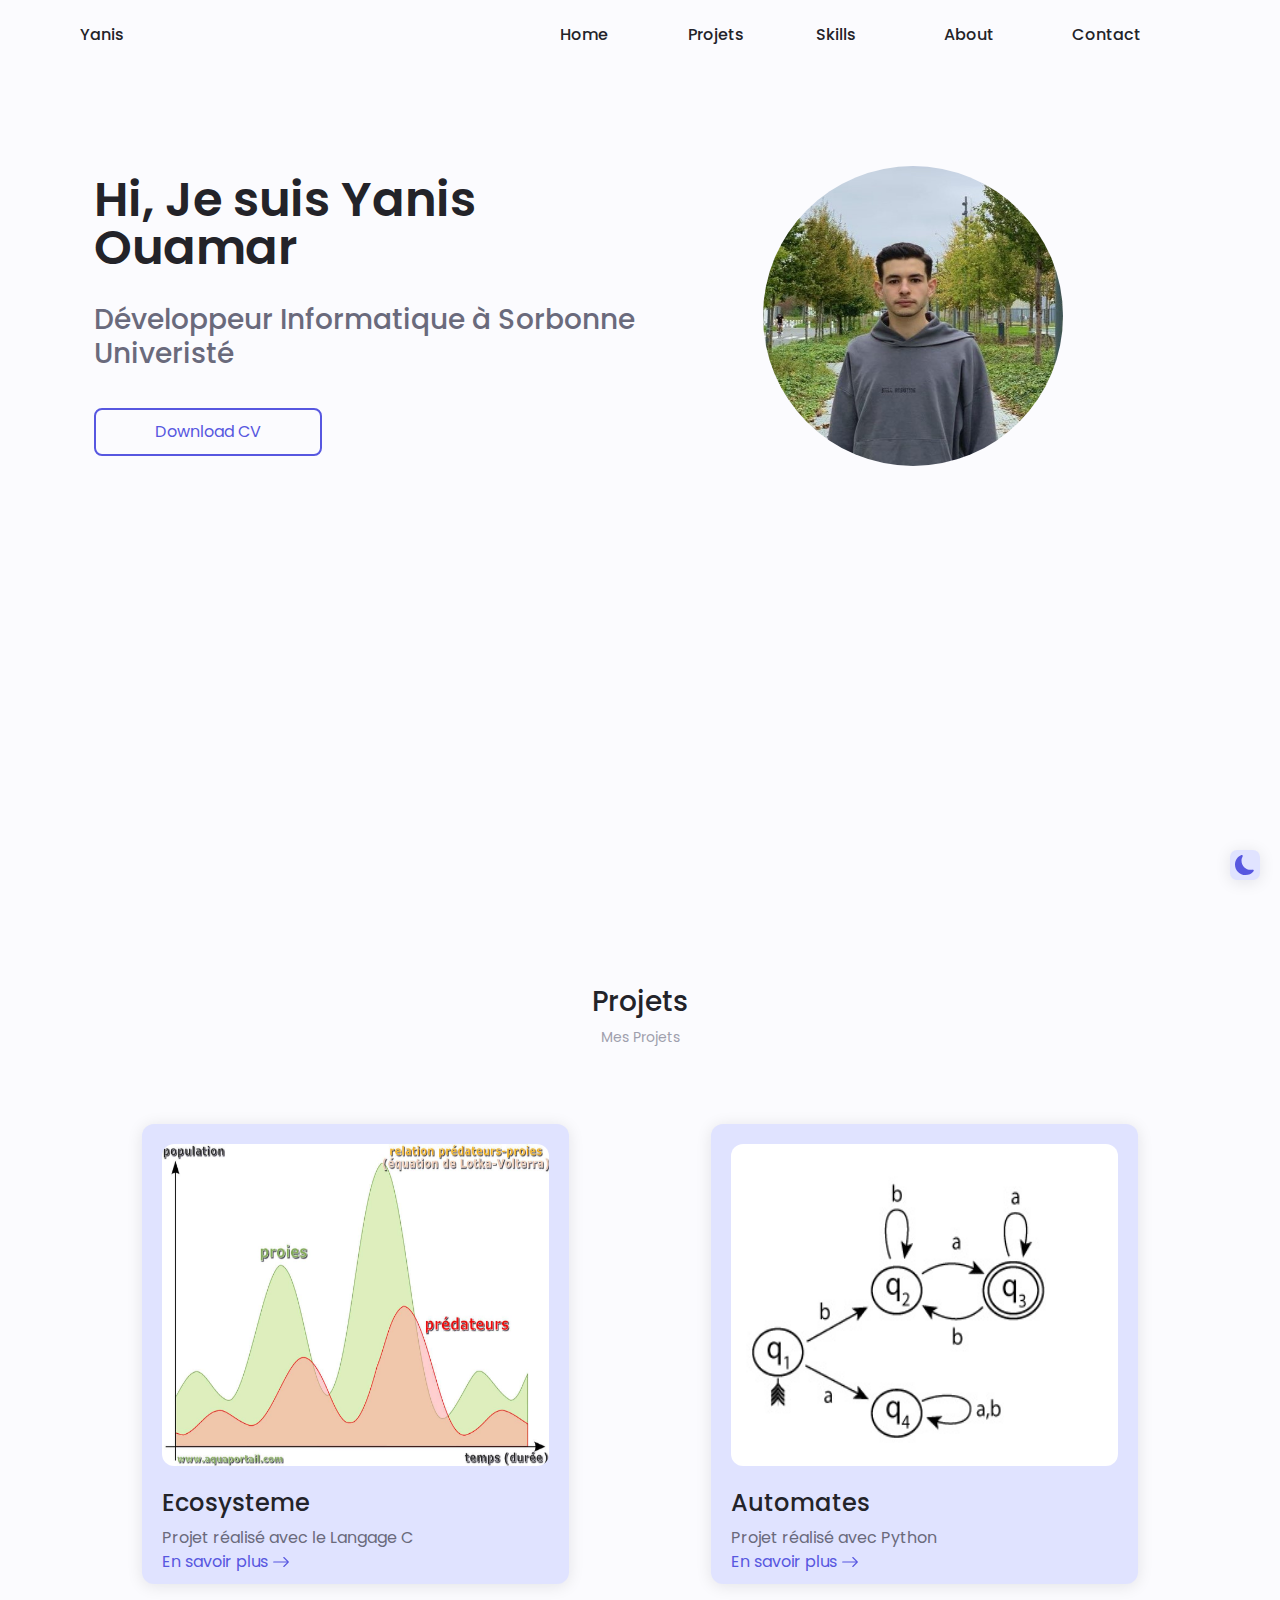
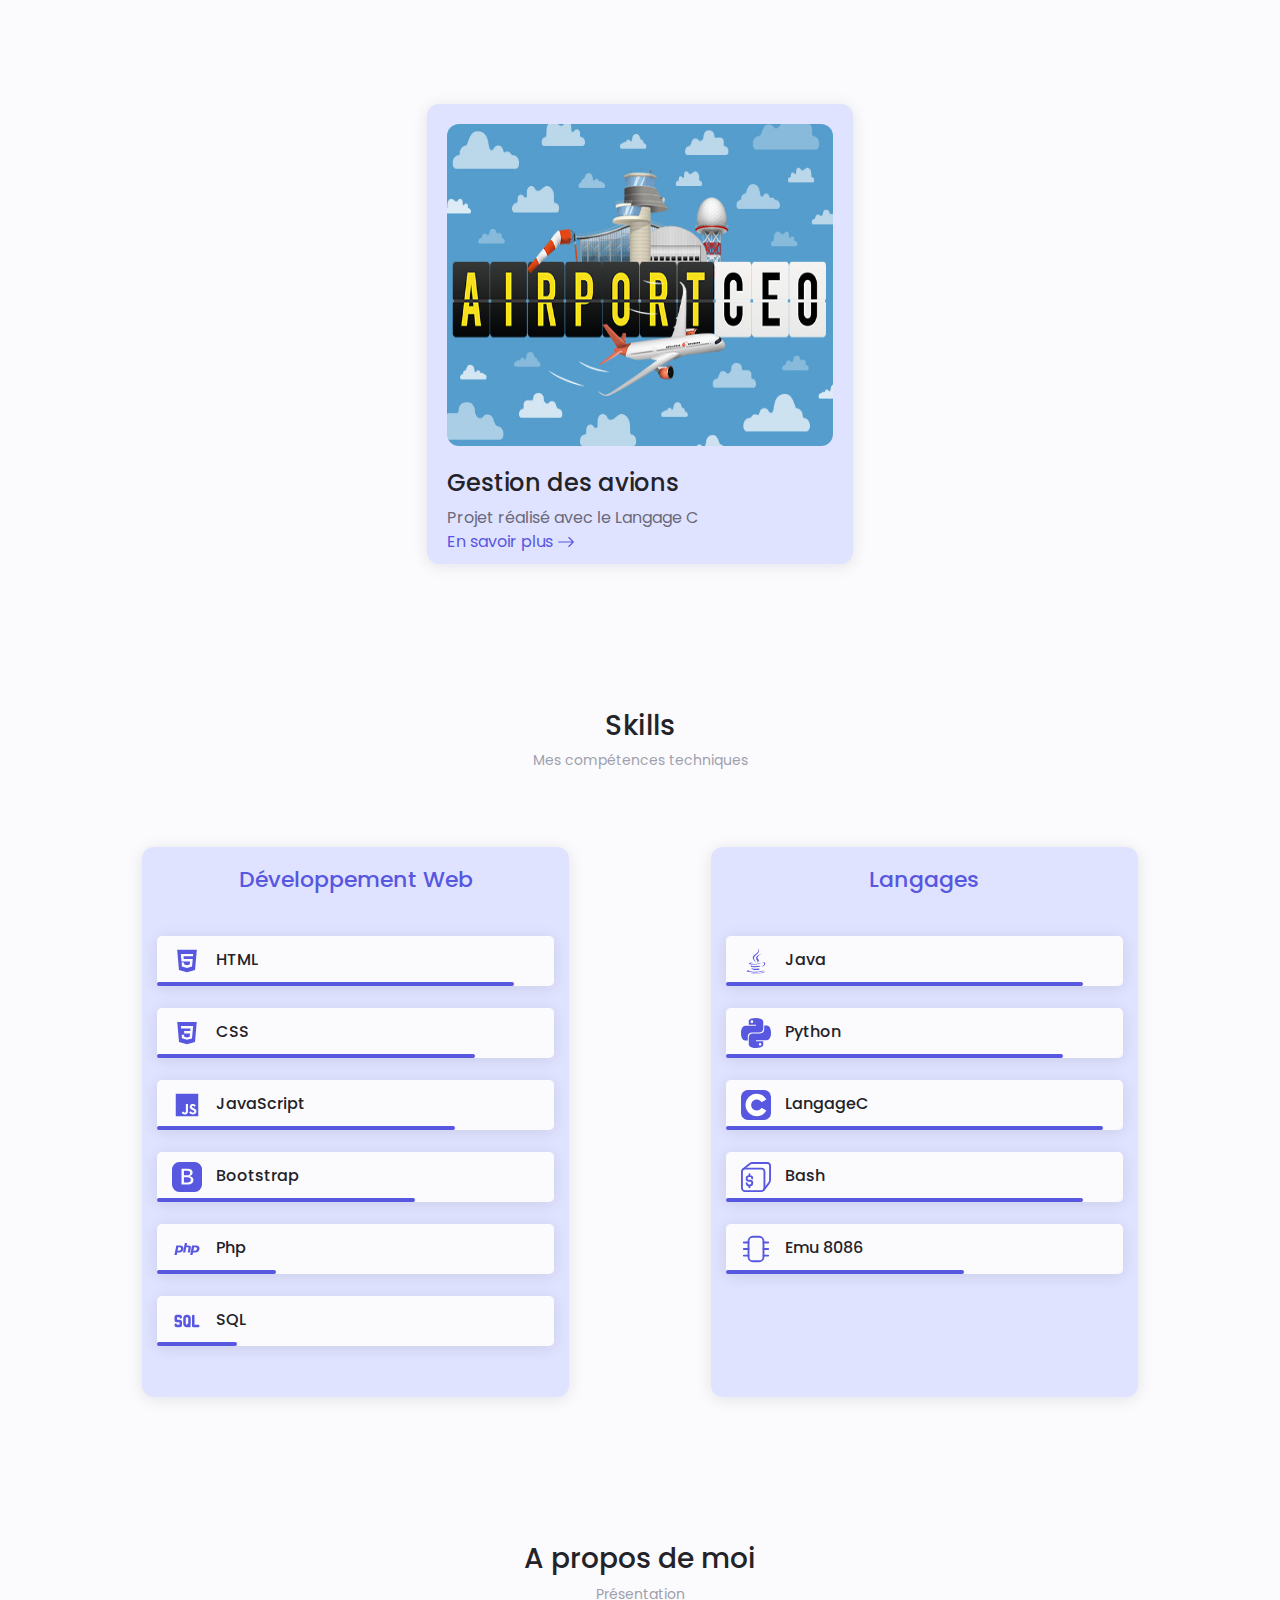
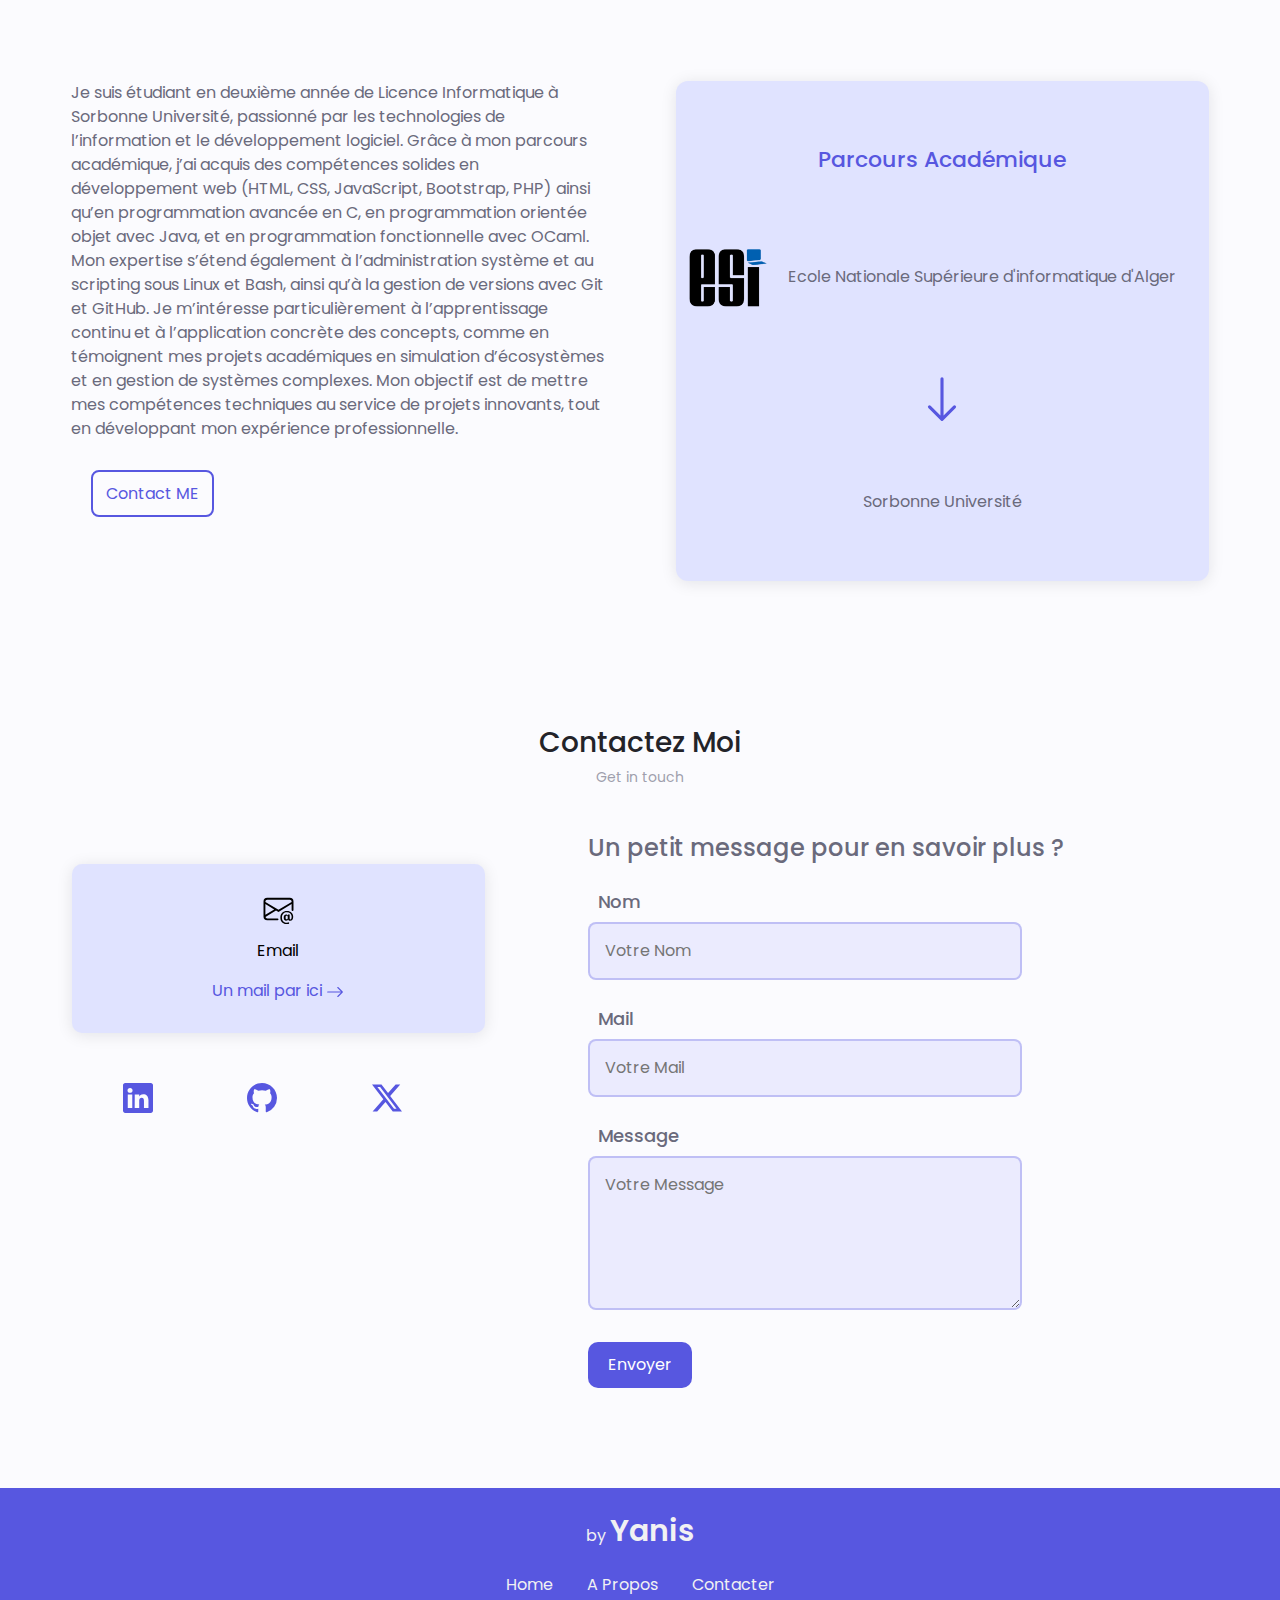
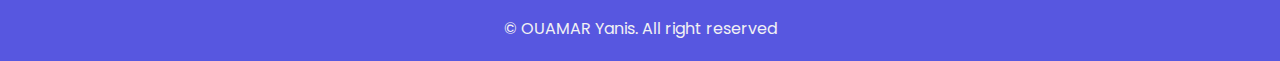
==== index.html @ 0d5b8d61 "Add files via upload" ====
<!DOCTYPE html>
<html lang="fr">
<head>
    <meta charset="UTF-8">
    <meta name="viewport" content="width=device-width, initial-scale=1.0">
    <title>Yanis - Portfolio</title>

    <link rel="icon" href="images/code-slash.svg" >

    <link rel="stylesheet" href="styles/css/bootstrap.css">

    <link rel="stylesheet" href="styles/style.css">

    <!------------------------------------------------------------------------------------------>
    <!--                            Réalisé par OUAMAR Yanis 21315506                         -->
    <!------------------------------------------------------------------------------------------>

</head>
<body>
    <!--    La page est constitué de 3 parties : header , main , footer -->
    <!--    Le main est reparti en 5 sections : Home , Projets , Skills , About , Contact   -->
        <!--    Chaque section est constituée de 2 blocs principaux ( Partie Gauche / Partie Droite ) , qui seront sur la meme colonne quand on passe sur le responsive      -->
    <!--    Le fichier CSS associé suit la meme structure <=> styles de la partie header , puis la partie main (styles de toutes les sections dans l'ordre), puis la partie footer  -->
    <header>
        <nav class="row">
            <div class="logo col-10 col-md-3">
                <a href="#Home" id="logo-link">Yanis</a>
            </div>
            <ul class="nav-bar d-md-block col-md-7">
                <div class="row nav-links">
                    <li class="col-md"><a href="#Home" id="home-link" class="nav-item">Home</a></li>
                    <li class="col-md"><a href="#Projets" id="projets-link" class="nav-item">Projets</a></li>
                    <li class="col-md"><a href="#Skills" id="skills-link" class="nav-item">Skills</a></li>
                    <li class="col-md"><a href="#About" id="about-link" class="nav-item">About</a></li>
                    <li class="col-md"><a href="#Contact" id="contact-link" class="nav-item">Contact</a></li>
                </div>
            </ul>
            <div class="d-md-none">
                <svg xmlns="http://www.w3.org/2000/svg" width="35" height="35" class="hamburger_icon" viewBox="0 0 24 24"><path  d="M4 18h16c.55 0 1-.45 1-1s-.45-1-1-1H4c-.55 0-1 .45-1 1s.45 1 1 1m0-5h16c.55 0 1-.45 1-1s-.45-1-1-1H4c-.55 0-1 .45-1 1s.45 1 1 1M3 7c0 .55.45 1 1 1h16c.55 0 1-.45 1-1s-.45-1-1-1H4c-.55 0-1 .45-1 1"/></svg>
            </div>
        </nav>
    </header>
    
    <main>
        <!------------------------>
        <!--    Section Home    -->
        <!------------------------>
        <div class="Home section" id="Home">
            <div class="container col-xxl-8 px-4 py-5">
                <div class="row flex-lg-row-reverse align-items-center g-5 py-5 home-content">
                    <!--    Partie droite de la section     -->
                    <div class="col-10 col-sm-8 col-lg-6 home-pic home-pic2">
                        <img src="images/yanis.jpeg" class="d-block mx-lg-auto img-fluid yanis-pic" alt="Bootstrap Themes" width="700" height="500" loading="lazy">
                    </div>
                    <!--    Partie gauche de la section     -->
                    <div class="col-lg-6 home-text home-text2">
                        <h1 class="principal-title display-5 fw-bold lh-1 mb-3">Hi, Je suis Yanis Ouamar</h1>
                        <h3 class="description">Développeur Informatique à Sorbonne Univeristé</h3>
                        <div class="d-grid gap-2 d-md-flex justify-content-md-start">
                            <a href="data/ouamar_yanis_cv.pdf" download="ouamar_yanis_cv" class="download-btn px-4 col-10 col-sm-5 me-md-2" target="_blank">Download CV</a>
                        </div>
                    </div>
                </div>
            </div>
            <div class="toggle-dark-mode">
                <img src="images/moon-fill.svg" width="30" height="30" id="theme-button" class="theme-btn" alt="">
            </div>
        </div>
        <!--------------------------->
        <!--    Section Projets    -->
        <!--------------------------->
        <div class="Projets section" id="Projets">
            <h3 class="title">Projets</h3>
            <p class="subtitle">Mes Projets</p>

            <div class="row projets-content">
                <div class="row projet-1-2">
                    <!--    Partie gauche de la section     -->
                    <div class="ecosysteme col-7 col-lg-4">
                        <div class="ecosysteme-img-cadre">
                            <img src="images/ecosysteme.jpg"  class="ecosysteme-img img-fluid" alt="">
                        </div>
                        <div class="infos-cadre">
                            <h4>Ecosysteme</h4>
                            <p>Projet réalisé avec le Langage C </p>
                            <a href="#" data-bs-toggle="modal" data-bs-target="#ecosysteme-modal">En savoir plus <svg xmlns="http://www.w3.org/2000/svg" width="18" height="18" fill="currentColor" class="bi bi-arrow-right arrow-right" viewBox="0 0 16 16">
                                <path fill-rule="evenodd" d="M1 8a.5.5 0 0 1 .5-.5h11.793l-3.147-3.146a.5.5 0 0 1 .708-.708l4 4a.5.5 0 0 1 0 .708l-4 4a.5.5 0 0 1-.708-.708L13.293 8.5H1.5A.5.5 0 0 1 1 8"/>
                              </svg>
                            </a>
                            
                            <!-- Modal pour Ecosysteme Project -->
                            <div class="modal fade" id="ecosysteme-modal" data-bs-backdrop="static" data-bs-keyboard="false" tabindex="-1" aria-labelledby="staticBackdropLabel" aria-hidden="true">
                                <div class="modal-dialog modal-dialog-centered">
                                    <div class="modal-content modal-custom">
                                        <div class="modal-header">
                                            <button type="button" class="btn-close" data-bs-dismiss="modal" aria-label="Close"></button>
                                        </div>
                                        <div class="modal-body">

                                            <h4>Projet : Ecosysteme</h4>

                                            <p>Ce projet simule un écosystème avec des proies et des prédateurs dans un environnement
                                                 de type torique. Les proies et les prédateurs sont représentés par des structures en
                                                   lien qui se déplacent, consomment de l'énergie et se reproduisent suivant des règles
                                                   spécifiques. L'écosystème est visualisé dans une grille, où les positions des animaux
                                                    sont mises à jour à chaque itération. Le projet est implémenté en langage C et permet
                                                     de tester plusieurs aspects, tels que le mouvement des animaux, la reproduction et la
                                                      consommation d’énergie.
                                            </p>
                                            <p>
                                                <br>
                                                ####Partie 1 - Manipulation des Animaux

                                                creer_animal(int x, int y, float energie) : crée un nouvel animal avec des coordonnées et une énergie initiale.
                                                ajouter_en_tete_animal(Animal *liste, Animal *animal) : ajoute un animal en tête d'une liste d'animaux.
                                                compte_animal_rec(Animal *la) et compte_animal_it(Animal *la) : comptent le nombre d'animaux dans une liste, de manière récursive et itérative respectivement.
                                                enlever_animal(Animal **liste, Animal *animal) : supprime un animal spécifique de la liste.
                                                liberer_liste_animaux(Animal *liste) : libère la mémoire allouée pour une liste d'animaux.
                                                                                            <br><br>
                                                ####Partie 2 - Simulation de l'Écosystème
                                                                                            <br>
                                                bouger_animaux(Animal *la) : déplace chaque animal dans la liste suivant sa direction. Applique la toricité de l'espace.
                                                reproduce(Animal **liste_animal, float p_reproduce) : gère la reproduction des animaux, avec une probabilité de reproduction p_reproduce.
                                                rafraichir_proies(Animal **liste_proie, int monde[SIZE_X][SIZE_Y]) : met à jour l'état des proies, en diminuant leur énergie, en les supprimant si leur énergie est épuisée, et en appelant la fonction de reproduction.
                                                rafraichir_predateurs(Animal **liste_predateur, Animal **liste_proie) : met à jour l'état des prédateurs, qui consomment les proies s'ils en trouvent, perdent de l'énergie sinon, et se reproduisent.
                                                rafraichir_monde(int monde[SIZE_X][SIZE_Y]) : met à jour la grille représentant l'écosystème.
                                            </p>

                                            <div class="link">
                                                <a href="https://github.com/yaniswmr" target="_blank">Liens vers GitHub <svg xmlns="http://www.w3.org/2000/svg" width="18" height="18" fill="currentColor" class="bi bi-arrow-right arrow-right" viewBox="0 0 16 16">
                                                    <path fill-rule="evenodd" d="M1 8a.5.5 0 0 1 .5-.5h11.793l-3.147-3.146a.5.5 0 0 1 .708-.708l4 4a.5.5 0 0 1 0 .708l-4 4a.5.5 0 0 1-.708-.708L13.293 8.5H1.5A.5.5 0 0 1 1 8"/>
                                                  </svg>
                                                </a>
                                            </div>

                                        </div>
                                    </div>
                                </div>
                            </div>
                            <!--*********************************-->

                        </div>
                    </div>
                    <!--    Partie droite de la section     -->
                    <div class="automates col-7 col-lg-4">
                        <div class="automates-img-cadre">
                            <img src="images/automates.png"  class="automates-img img-fluid" alt="">
                        </div>
                        <div class="infos-cadre">
                            <h4>Automates</h4>
                            <p>Projet réalisé avec Python </p>
                            <a href="#" data-bs-toggle="modal" data-bs-target="#automates-modal">En savoir plus <svg xmlns="http://www.w3.org/2000/svg" width="18" height="18" fill="currentColor" class="bi bi-arrow-right arrow-right" viewBox="0 0 16 16">
                                <path fill-rule="evenodd" d="M1 8a.5.5 0 0 1 .5-.5h11.793l-3.147-3.146a.5.5 0 0 1 .708-.708l4 4a.5.5 0 0 1 0 .708l-4 4a.5.5 0 0 1-.708-.708L13.293 8.5H1.5A.5.5 0 0 1 1 8"/>
                              </svg>
                            </a>

                            <!-- Modal pour Automates Project -->
                            <div class="modal fade" id="automates-modal" data-bs-backdrop="static" data-bs-keyboard="false" tabindex="-1" aria-labelledby="staticBackdropLabel" aria-hidden="true">
                                <div class="modal-dialog modal-dialog-centered">
                                    <div class="modal-content modal-custom">
                                        <div class="modal-header">
                                            <button type="button" class="btn-close" data-bs-dismiss="modal" aria-label="Close"></button>
                                        </div>
                                        <div class="modal-body">
                                            
                                            <h4>Projet : Automates</h4>
                                            
                                            <p>
                                            Simulation et manipulation d’automates finis (Python)
                                            Programmation et test d’algorithmes sur les automates finis : déterminisation, complémentation, et complétion d’automates.
                                            Implémentation des fonctions de reconnaissance de mots et vérification des propriétés (déterminisme, complétude).
                                                Utilisation de structures de données avancées et développement de tests unitaires pour garantir la fiabilité des algorithmes.
                                            </p>

                                            <div class="link">
                                                <a href="https://github.com/yaniswmr" target="_blank">Liens vers GitHub <svg xmlns="http://www.w3.org/2000/svg" width="18" height="18" fill="currentColor" class="bi bi-arrow-right arrow-right" viewBox="0 0 16 16">
                                                    <path fill-rule="evenodd" d="M1 8a.5.5 0 0 1 .5-.5h11.793l-3.147-3.146a.5.5 0 0 1 .708-.708l4 4a.5.5 0 0 1 0 .708l-4 4a.5.5 0 0 1-.708-.708L13.293 8.5H1.5A.5.5 0 0 1 1 8"/>
                                                  </svg>
                                                </a>
                                            </div>

                                          </div>
                                    </div>
                                </div>
                            </div>
                            <!--*********************************-->

                        </div>
                    </div>
                </div>
                <!--    3 eme projet sur une unique ligne-->
                <div class="row projet-3">
                    <div class="avions col-7 col-lg-4">
                        <div class="avions-img-cadre">
                            <img src="images/avions.jpg"  class="avions-img img-fluid" alt="">
                        </div>
                        <div class="infos-cadre">
                            <h4>Gestion des avions</h4>
                            <p>Projet réalisé avec le Langage C </p>
                            <a href="#" data-bs-toggle="modal" data-bs-target="#avions-modal">En savoir plus <svg xmlns="http://www.w3.org/2000/svg" width="18" height="18" fill="currentColor" class="bi bi-arrow-right arrow-right" viewBox="0 0 16 16">
                                <path fill-rule="evenodd" d="M1 8a.5.5 0 0 1 .5-.5h11.793l-3.147-3.146a.5.5 0 0 1 .708-.708l4 4a.5.5 0 0 1 0 .708l-4 4a.5.5 0 0 1-.708-.708L13.293 8.5H1.5A.5.5 0 0 1 1 8"/>
                              </svg>
                            </a>
                            <!-- Modal pour Gestion des avions Project -->
                            <div class="modal fade" id="avions-modal" data-bs-backdrop="static" data-bs-keyboard="false" tabindex="-1" aria-labelledby="staticBackdropLabel" aria-hidden="true">
                                <div class="modal-dialog modal-dialog-centered">
                                    <div class="modal-content modal-custom">
                                        <div class="modal-header">
                                            <button type="button" class="btn-close" data-bs-dismiss="modal" aria-label="Close"></button>
                                        </div>
                                        <div class="modal-body">

                                            <h4>Projet : Gestion des avions</h4>

                                            <p>création un programme pour un aéroport qui a pour but
                                                d’enregistrer toutes les informations des avions appartenant à cette aéroport, aussi
                                                pouvoir manipuler l’ensemble de ces avions avec les différentes fonctions demandées.
                                                Le programme dispose de plusieurs fonctionnalités tels que : la création de l’aéroport
                                                avec l’enregistrement des avions, la rechercher d’un avion donné dans l’aéroport, la
                                                suppression de certains avions selon une condition, le tri de l’ensemble des avions
                                                selon une condition, affichage de certain avion qui vérifient certaines conditions, et la
                                                répartition de la l’aéroport sur des ensembles d’avions selon une condition spécifiée.
                                            </p>
                                                
                                            <div class="link">
                                                <a href="https://github.com/yaniswmr" target="_blank">Liens vers GitHub <svg xmlns="http://www.w3.org/2000/svg" width="18" height="18" fill="currentColor" class="bi bi-arrow-right arrow-right" viewBox="0 0 16 16">
                                                    <path fill-rule="evenodd" d="M1 8a.5.5 0 0 1 .5-.5h11.793l-3.147-3.146a.5.5 0 0 1 .708-.708l4 4a.5.5 0 0 1 0 .708l-4 4a.5.5 0 0 1-.708-.708L13.293 8.5H1.5A.5.5 0 0 1 1 8"/>
                                                  </svg>
                                                </a>
                                            </div>

                                        </div>
                                    </div>
                                </div>
                            </div>
                            <!--*********************************-->
                        </div>
                    </div>
                </div>
            </div>
        </div>
        <!-------------------------->
        <!--    Section Skills    -->
        <!-------------------------->
        <div class="Skills section" id="Skills">
            <h3 class="title">Skills</h3>
            <p class="subtitle">Mes compétences techniques</p>

            <div class="row skills-content">
                <!--    Partie gauche de la section     -->
                <div class="col-9 col-lg-4 web-dev">
                    <h3>Développement Web</h3>
                    <div class="skill">
                        <div class="skill-item">
                            <svg xmlns="http://www.w3.org/2000/svg"  viewBox="0 0 24 24"><path d="M4.136 3.012h15.729l-1.431 16.15l-6.451 1.826l-6.414-1.826l-1.433-16.15zm5.266 7.302l-.173-2.035l7.533.002l.173-1.963l-9.87-.002l.522 5.998h6.835l-.243 2.566l-2.179.602l-2.214-.605l-.141-1.58H7.691l.247 3.123L12 17.506l4.028-1.08l.558-6.111H9.402v-.001z"/></svg>
                            <span>HTML</span>
                        </div>
                        <div class="html-bar"></div>
                    </div>
                    <div class="skill">
                        <div class="skill-item">
                            <svg xmlns="http://www.w3.org/2000/svg" viewBox="0 0 24 24"><path d="M4.192 3.143h15.615l-1.42 16.034l-6.404 1.812l-6.369-1.813L4.192 3.143zM16.9 6.424l-9.8-.002l.158 1.949l7.529.002l-.189 2.02H9.66l.179 1.913h4.597l-.272 2.62l-2.164.598l-2.197-.603l-.141-1.569h-1.94l.216 2.867L12 17.484l3.995-1.137l.905-9.923z"/></svg>
                            <span>CSS</span>
                        </div>
                        <div class="css-bar"></div>
                    </div>
                    <div class="skill">
                        <div class="skill-item">
                            <svg xmlns="http://www.w3.org/2000/svg" width="24" height="24" viewBox="0 0 24 24"><path d="M3 3h18v18H3V3zm16.525 13.707c-.131-.821-.666-1.511-2.252-2.155c-.552-.259-1.165-.438-1.349-.854c-.068-.248-.078-.382-.034-.529c.113-.484.687-.629 1.137-.495c.293.09.563.315.732.676c.775-.507.775-.507 1.316-.844c-.203-.314-.304-.451-.439-.586c-.473-.528-1.103-.798-2.126-.775l-.528.067c-.507.124-.991.395-1.283.754c-.855.968-.608 2.655.427 3.354c1.023.765 2.521.933 2.712 1.653c.18.878-.652 1.159-1.475 1.058c-.607-.136-.945-.439-1.316-1.002l-1.372.788c.157.359.337.517.607.832c1.305 1.316 4.568 1.249 5.153-.754c.021-.067.18-.528.056-1.237l.034.049zm-6.737-5.434h-1.686c0 1.453-.007 2.898-.007 4.354c0 .924.047 1.772-.104 2.033c-.247.517-.886.451-1.175.359c-.297-.146-.448-.349-.623-.641c-.047-.078-.082-.146-.095-.146l-1.368.844c.229.473.563.879.994 1.137c.641.383 1.502.507 2.404.305c.588-.17 1.095-.519 1.358-1.059c.384-.697.302-1.553.299-2.509c.008-1.541 0-3.083 0-4.635l.003-.042z" /></svg>
                            <span>JavaScript</span>
                        </div>
                        <div class="javascript-bar"></div>
                    </div>
                    <div class="skill">
                        <div class="skill-item">
                            <svg xmlns="http://www.w3.org/2000/svg" width="16" height="16" fill="currentColor" class="bi bi-bootstrap-fill" viewBox="0 0 16 16">
                                <path d="M6.375 7.125V4.658h1.78c.973 0 1.542.457 1.542 1.237 0 .802-.604 1.23-1.764 1.23zm0 3.762h1.898c1.184 0 1.81-.48 1.81-1.377 0-.885-.65-1.348-1.886-1.348H6.375z"/>
                                <path d="M4.002 0a4 4 0 0 0-4 4v8a4 4 0 0 0 4 4h8a4 4 0 0 0 4-4V4a4 4 0 0 0-4-4zm1.06 12V3.545h3.399c1.587 0 2.543.809 2.543 2.11 0 .884-.65 1.675-1.483 1.816v.1c1.143.117 1.904.931 1.904 2.033 0 1.488-1.084 2.396-2.888 2.396z"/>
                            </svg>
                            <span>Bootstrap</span>
                        </div>
                        <div class="bootstrap-bar"></div>
                    </div>
                    <div class="skill">
                        <div class="skill-item">
                            <svg xmlns="http://www.w3.org/2000/svg" width="24" height="24" viewBox="0 0 24 24"><path d="M2.15 16.78h1.57a.14.14 0 0 0 .14-.12l.35-1.82h1.22a4.88 4.88 0 0 0 1.51-.2A2.79 2.79 0 0 0 8 14a3.18 3.18 0 0 0 .67-.85a3.43 3.43 0 0 0 .36-1a2.43 2.43 0 0 0-.41-2.16a2.64 2.64 0 0 0-2.09-.78h-3a.16.16 0 0 0-.15.13L2 16.6a.19.19 0 0 0 0 .13a.17.17 0 0 0 .15.05zM5 10.62h1a1.45 1.45 0 0 1 1.08.29c.17.18.2.52.11 1a1.81 1.81 0 0 1-.57 1.12a2.17 2.17 0 0 1-1.33.33h-.8zm9.8-.95a2.7 2.7 0 0 0-1.88-.51h-1.19l.33-1.76a.15.15 0 0 0 0-.13a.16.16 0 0 0-.11 0h-1.57a.14.14 0 0 0-.14.12l-1.38 7.27a.13.13 0 0 0 0 .12a.13.13 0 0 0 .11.06h1.54a.14.14 0 0 0 .14-.13l.77-4.07h1.11c.45 0 .61.1.66.16a.81.81 0 0 1 0 .62l-.61 3.24a.13.13 0 0 0 0 .12a.14.14 0 0 0 .11.06h1.56a.16.16 0 0 0 .15-.13l.64-3.4a1.7 1.7 0 0 0-.24-1.64zm4.52-.51h-3.13a.14.14 0 0 0-.15.13l-1.46 7.31a.16.16 0 0 0 0 .13a.14.14 0 0 0 .11.05h1.63a.14.14 0 0 0 .15-.12l.37-1.82h1.27a5.28 5.28 0 0 0 1.56-.2a3 3 0 0 0 1.18-.64a3.31 3.31 0 0 0 .7-.85a3.45 3.45 0 0 0 .37-1a2.38 2.38 0 0 0-.42-2.16a2.81 2.81 0 0 0-2.18-.83zm.62 2.77a1.83 1.83 0 0 1-.6 1.12a2.28 2.28 0 0 1-1.37.33h-.8l.54-2.76h1a1.6 1.6 0 0 1 1.13.29c.16.18.16.52.1 1.02z" /></svg>
                            <span>Php</span>
                        </div>
                        <div class="php-bar"></div>
                    </div>
                    <div class="skill">
                        <div class="skill-item">
                            <svg xmlns="http://www.w3.org/2000/svg" width="24" height="24" viewBox="0 0 24 24"><path fill="none" stroke="hsl(240, 69%, 61%)" stroke-linecap="round" stroke-linejoin="round" stroke-width="2" d="M12 8a2 2 0 0 1 2 2v4a2 2 0 1 1-4 0v-4a2 2 0 0 1 2-2m5 0v8h4m-8-1l1 1M3 15a1 1 0 0 0 1 1h2a1 1 0 0 0 1-1v-2a1 1 0 0 0-1-1H4a1 1 0 0 1-1-1V9a1 1 0 0 1 1-1h2a1 1 0 0 1 1 1"/></svg>
                            <span>SQL</span>
                        </div>
                        <div class="sql-bar"></div>
                    </div>
                </div>
                <!--    Partie droite de la section     -->
                <div class="col-9 col-lg-4 programmation">
                    <h3>Langages</h3>
                    <div class="skill">
                        <div class="skill-item">
                            <svg xmlns="http://www.w3.org/2000/svg" width="24" height="24" viewBox="0 0 24 24"><path d="M9.37 17.51c-3.09.86 1.87 2.64 5.8 1a7.18 7.18 0 0 1-1.1-.54a11.59 11.59 0 0 1-4.16.18c-1.31-.15-.54-.64-.54-.64z" /><path d="M14.7 15.83a16.27 16.27 0 0 1-5.36.26c-1.31-.14-.45-.77-.45-.77c-3.4 1.12 1.89 2.4 6.64 1a2.25 2.25 0 0 1-.83-.49z" /><path d="M16.52 6.1s-6.87 1.71-3.59 5.49a1.47 1.47 0 0 1-.25 2.12s2.46-1.27 1.33-2.86s-1.86-2.22 2.51-4.75z" /><path d="M18.13 19.14s.56.46-.63.82c-2.27.69-9.43.9-11.42 0c-.72-.31.62-.74 1-.83a2.54 2.54 0 0 1 .69-.08c-.8-.56-5.15 1.1-2.21 1.58c8.05 1.37 14.64-.56 12.57-1.49z" /><path d="M15.37 14.26a7 7 0 0 1 .92-.49s-1.51.27-3 .4a28.11 28.11 0 0 1-4.82.05C6.09 13.91 9.74 13 9.74 13a6.81 6.81 0 0 0-3.16.75c-2.06 1.03 5.09 1.48 8.79.51z" /><path d="M16.28 16.7a.39.39 0 0 1-.08.09c5-1.32 3.18-4.65.78-3.81a.71.71 0 0 0-.33.25s.14-.05.43-.12c1.22-.25 2.92 1.63-.8 3.59z" /><path d="M12 13c-.74-1.67-3.26-3.14 0-5.71C16.09 4.08 14 2 14 2c.84 3.31-3 4.31-4.34 6.37c-.93 1.41.47 2.92 2.34 4.63z" /><path d="M16.41 21.32a29.75 29.75 0 0 1-9.14.14s.46.38 2.84.53c3.61.23 9.15-.12 9.29-1.83c0 0-.26.64-2.99 1.16z" /></svg>                        
                            <span>Java</span>
                        </div>
                        <div class="java-bar"></div>
                    </div>
                    <div class="skill">
                        <div class="skill-item">
                            <svg xmlns="http://www.w3.org/2000/svg" width="24" height="24" viewBox="0 0 24 24" fill="none"><g fill="none"><g fill="hsl(240, 69%, 61%)" clip-path="url(#akarIconsPythonFill0)"><path d="M11.914 0C5.82 0 6.2 2.656 6.2 2.656l.007 2.752h5.814v.826H3.9S0 5.789 0 11.969s3.403 5.96 3.403 5.96h2.03v-2.867s-.109-3.42 3.35-3.42h5.766s3.24.052 3.24-3.148V3.202S18.28 0 11.913 0M8.708 1.85c.578 0 1.046.47 1.046 1.052c0 .581-.468 1.051-1.046 1.051s-1.046-.47-1.046-1.051c0-.582.467-1.052 1.046-1.052"/><path d="M12.087 24c6.092 0 5.712-2.656 5.712-2.656l-.007-2.752h-5.814v-.826h8.123s3.9.445 3.9-5.735s-3.404-5.96-3.404-5.96h-2.03v2.867s.109 3.42-3.35 3.42H9.452s-3.24-.052-3.24 3.148v5.292S5.72 24 12.087 24m3.206-1.85c-.579 0-1.046-.47-1.046-1.052c0-.581.467-1.051 1.046-1.051c.578 0 1.046.47 1.046 1.051c0 .582-.468 1.052-1.046 1.052"/></g><defs><clipPath id="akarIconsPythonFill0"><path fill="#fff" d="M0 0h24v24H0z"/></clipPath></defs></g></svg>
                            <span>Python</span>
                        </div>
                        <div class="python-bar"></div>
                    </div>
                    <div class="skill">
                        <div class="skill-item">
                            <svg xmlns="http://www.w3.org/2000/svg" width="24" height="24" viewBox="0 0 256 256"><g fill="gray"><rect width="256" height="256" fill="hsl(240, 69%, 61%)" rx="60"/><path fill="#fff" d="M134.001 33c35.143 0 65.827 19.086 82.261 47.456l-.16-.273l-41.349 23.808c-8.146-13.793-23.081-23.102-40.213-23.293l-.539-.003c-26.126 0-47.306 21.179-47.306 47.304a47.1 47.1 0 0 0 6.239 23.47c8.154 14.235 23.482 23.837 41.067 23.837c17.692 0 33.108-9.724 41.221-24.111l-.197.345l41.286 23.918c-16.254 28.13-46.517 47.157-81.252 47.536l-1.058.006c-35.255 0-66.026-19.204-82.419-47.724C43.579 161.353 39 145.212 39 127.999C39 75.533 81.532 33 134.001 33"/></g></svg>
                            <span>LangageC</span>
                        </div>
                        <div class="langagec-bar"></div>
                    </div>
                    <div class="skill">
                        <div class="skill-item">
                            <svg xmlns="http://www.w3.org/2000/svg" width="16" height="16" viewBox="0 0 16 16"><g fill="none" stroke="hsl(240, 69%, 61%)" stroke-linecap="round" stroke-linejoin="round"><path d="M2 15.5c-.7 0-1.5-.8-1.5-1.5V5c0-.7.8-1.5 1.5-1.5h9c.7 0 1.5.8 1.5 1.5v9c0 .7-.8 1.5-1.5 1.5z"/><path d="m1.2 3.8l3.04-2.5S5.17.5 5.7.5h8.4c.66 0 1.4.73 1.4 1.4v7.73a2.7 2.7 0 0 1-.7 1.75l-2.68 3.51"/><path d="M6 8.75c0-.69-.54-1.25-1.2-1.25h-.6c-.66 0-1.2.56-1.2 1.25S3.54 10 4.2 10h.6c.66 0 1.2.56 1.2 1.25s-.54 1.25-1.2 1.25h-.6c-.66 0-1.2-.56-1.2-1.25M4.5 6.5v1m0 5v1"/></g></svg>
                            <span>Bash</span>
                        </div>
                        <div class="bash-bar"></div>
                    </div>
                    <div class="skill">
                        <div class="skill-item">
                            <svg xmlns="http://www.w3.org/2000/svg" width="16" height="16" viewBox="0 0 16 16"><rect width="8" height="13.001" x="4" y="1.499" fill="none" stroke="hsl(240, 69%, 61%)" stroke-linecap="round" stroke-linejoin="round" rx="2.286" ry="2.286"/><path fill="none" stroke="hsl(240, 69%, 61%)" stroke-linecap="round" stroke-linejoin="round" d="M4 4.5H1.5M4 8H1.5M4 11.5H1.5m13-7H12M14.5 8H12m2.5 3.5H12"/></svg>
                            <span>Emu 8086</span>
                        </div>
                        <div class="emulator-bar"></div>
                    </div>
                </div>
            </div>

        </div>
        <!------------------------->
        <!--    Section About    -->
        <!------------------------->
        <div class="About section" id="About">
            <h3 class="title">A propos de moi</h3>
            <p class="subtitle">Présentation</p>

            <div class="about-content row">
                <!--    Partie gauche de la section     -->
                <div class="left-side col-9 col-lg-5">
                    <p>
                        Je suis étudiant en deuxième année de Licence Informatique à Sorbonne Université, passionné par les technologies de l’information et le développement logiciel. Grâce à mon parcours académique, j’ai acquis des compétences solides en développement web (HTML, CSS, JavaScript, Bootstrap, PHP) ainsi qu’en programmation avancée en C, en programmation orientée objet avec Java, et en programmation fonctionnelle avec OCaml. Mon expertise s’étend également à l’administration système et au scripting sous Linux et Bash, ainsi qu’à la gestion de versions avec Git et GitHub.
                        Je m’intéresse particulièrement à l’apprentissage continu et à l’application concrète des concepts, comme en témoignent mes projets académiques en simulation d’écosystèmes et en gestion de systèmes complexes. Mon objectif est de mettre mes compétences techniques au service de projets innovants, tout en développant mon expérience professionnelle.
                    </p>
                    <a href="#Contact" class="contact-btn">Contact ME</a>
                </div>
                <!--    Partie droite de la section     -->
                <div class="right-side col-9 col-lg-5">
                    <h3>Parcours Académique</h3>
                    <div class="esi">
                        <img src="images/esi-logo.png"  class="esi-logo" alt=""><span>Ecole Nationale Supérieure d'informatique d'Alger</span>
                    </div>
                    <div class="arrow-bottom">
                        <svg xmlns="http://www.w3.org/2000/svg" width="50px" height="50px" fill="hsl(240, 69%, 61%)" class="bi bi-arrow-down" viewBox="0 0 16 16">
                            <path fill-rule="evenodd" d="M8 1a.5.5 0 0 1 .5.5v11.793l3.146-3.147a.5.5 0 0 1 .708.708l-4 4a.5.5 0 0 1-.708 0l-4-4a.5.5 0 0 1 .708-.708L7.5 13.293V1.5A.5.5 0 0 1 8 1"/>
                          </svg>
                    </div>
                    <div class="su">
                        <img src="images/Su-logo.png" class="su-logo" alt=""><span>Sorbonne Université</span>
                    </div>
                </div>
            </div>
        </div>
        <!--------------------------->
        <!--    Section Contact    -->
        <!--------------------------->
        <div class="Contact section" id="Contact">
            <h3 class="title">Contactez Moi</h3>
            <p class="subtitle">Get in touch</p>

            <div class="row contact-content">
                <!--    Partie gauche de la section     -->
                <div class="col-10 col-md-4 right-contact">
                    <div class="row mail-contact">
                        <img src="images/social/envelope-at.svg" height="30px" width="30px">
                        <p>Email</p>
                        <a href="mailto:yanisouamar7@mail.com">Un mail par ici <svg xmlns="http://www.w3.org/2000/svg" width="18" height="18" fill="currentColor" class="bi bi-arrow-right arrow-right" viewBox="0 0 16 16">
                            <path fill-rule="evenodd" d="M1 8a.5.5 0 0 1 .5-.5h11.793l-3.147-3.146a.5.5 0 0 1 .708-.708l4 4a.5.5 0 0 1 0 .708l-4 4a.5.5 0 0 1-.708-.708L13.293 8.5H1.5A.5.5 0 0 1 1 8"/>
                          </svg></a>
                    </div>
                    <div class="row social-media">
                        <a href="https://fr.linkedin.com/in/yanis-ouamar-181750303" class="col-2" target="_blank"><svg xmlns="http://www.w3.org/2000/svg"  class="bi bi-linkedin linkedin-logo" viewBox="0 0 16 16">
                            <path d="M0 1.146C0 .513.526 0 1.175 0h13.65C15.474 0 16 .513 16 1.146v13.708c0 .633-.526 1.146-1.175 1.146H1.175C.526 16 0 15.487 0 14.854zm4.943 12.248V6.169H2.542v7.225zm-1.2-8.212c.837 0 1.358-.554 1.358-1.248-.015-.709-.52-1.248-1.342-1.248S2.4 3.226 2.4 3.934c0 .694.521 1.248 1.327 1.248zm4.908 8.212V9.359c0-.216.016-.432.08-.586.173-.431.568-.878 1.232-.878.869 0 1.216.662 1.216 1.634v3.865h2.401V9.25c0-2.22-1.184-3.252-2.764-3.252-1.274 0-1.845.7-2.165 1.193v.025h-.016l.016-.025V6.169h-2.4c.03.678 0 7.225 0 7.225z"/>
                          </svg></a>
                        <a href="https://github.com/yaniswmr" class="col-2" target="_blank"><svg xmlns="http://www.w3.org/2000/svg" class="bi bi-github github-logo" viewBox="0 0 16 16">
                            <path d="M8 0C3.58 0 0 3.58 0 8c0 3.54 2.29 6.53 5.47 7.59.4.07.55-.17.55-.38 0-.19-.01-.82-.01-1.49-2.01.37-2.53-.49-2.69-.94-.09-.23-.48-.94-.82-1.13-.28-.15-.68-.52-.01-.53.63-.01 1.08.58 1.23.82.72 1.21 1.87.87 2.33.66.07-.52.28-.87.51-1.07-1.78-.2-3.64-.89-3.64-3.95 0-.87.31-1.59.82-2.15-.08-.2-.36-1.02.08-2.12 0 0 .67-.21 2.2.82.64-.18 1.32-.27 2-.27s1.36.09 2 .27c1.53-1.04 2.2-.82 2.2-.82.44 1.1.16 1.92.08 2.12.51.56.82 1.27.82 2.15 0 3.07-1.87 3.75-3.65 3.95.29.25.54.73.54 1.48 0 1.07-.01 1.93-.01 2.2 0 .21.15.46.55.38A8.01 8.01 0 0 0 16 8c0-4.42-3.58-8-8-8"/>
                          </svg></a>
                        <a href="https://x.com/" class="col-2" target="_blank"><svg xmlns="http://www.w3.org/2000/svg"  class="bi bi-twitter-x twitter-logo" viewBox="0 0 16 16">
                            <path d="M12.6.75h2.454l-5.36 6.142L16 15.25h-4.937l-3.867-5.07-4.425 5.07H.316l5.733-6.57L0 .75h5.063l3.495 4.633L12.601.75Zm-.86 13.028h1.36L4.323 2.145H2.865z"/>
                          </svg></a>
                    </div>
                </div>
                <!--    Partie droite de la section     -->
                <div class="col-10 col-md-6 form-contact">
                    <h4>Un petit message pour en savoir plus ?</h4>
                    <form action="#">
                        <label for="name">Nom</label>
                        <input type="text" class="name-input" id="name" placeholder="Votre Nom" required>

                        <label for="email">Mail</label>
                        <input type="email" class="mail-input" id="email" placeholder="Votre Mail" required>

                        <label for="message">Message</label>
                        <textarea name="textarea" class="message-input" id="message" rows="5" cols="30" placeholder="Votre Message" required></textarea>
                        
                        <button type="submit" class="submit-btn">Envoyer</button>
                    </form>
                </div>
            </div>
        </div>

    </main>

    <footer class="footer">

        <p class="hook">by <span>Yanis</span></p>
        <div>
            <a href="#Home">Home</a>
            <a href="#About">A Propos</a>
            <a href="#Contact">Contacter</a>
        </div>
        <p>&#169; OUAMAR Yanis. All right reserved</p>

    </footer>

    <script src="scripts/main.js"></script>
    <script src="scripts/js/bootstrap.js"></script>
    
</body>
</html>
---- styles/style.css ----
/*------------------------------------------------------------------------------------------*/
/*--                            Réalisé par OUAMAR Yanis 21315506                         --*/
/*------------------------------------------------------------------------------------------*/


/*================= Importation des fonts a utiliser ===============*/

@font-face {
  font-family: 'Poppins';
  src: url('fonts/Poppins-Regular.eot');
  src: url('fonts/Poppins-Regular.eot?#iefix') format('embedded-opentype'),
      url('fonts/Poppins-Regular.woff2') format('woff2'),
      url('fonts/Poppins-Regular.woff') format('woff'),
      url('fonts/Poppins-Regular.ttf') format('truetype');
  font-weight: 400;
  font-style: normal;
}

@font-face {
  font-family: 'Poppins';
  src: url('fonts/Poppins-Medium.eot');
  src: url('fonts/Poppins-Medium.eot?#iefix') format('embedded-opentype'),
      url('fonts/Poppins-Medium.woff2') format('woff2'),
      url('fonts/Poppins-Medium.woff') format('woff'),
      url('fonts/Poppins-Medium.ttf') format('truetype');
  font-weight: 500;
  font-style: normal;
}

@font-face {
  font-family: 'Poppins';
  src: url('fonts/Poppins-SemiBold.eot');
  src: url('fonts/Poppins-SemiBold.eot?#iefix') format('embedded-opentype'),
      url('fonts/Poppins-SemiBold.woff2') format('woff2'),
      url('fonts/Poppins-SemiBold.woff') format('woff'),
      url('fonts/Poppins-SemiBold.ttf') format('truetype');
  font-weight: 600;
  font-style: normal;
}

/*================= Variables CSS ===============*/

:root {

  --hue-color: 240;

  --first-color: hsl(var(--hue-color), 69%, 61%);
  --first-color-second: hsl(var(--hue-color), 69%, 61%);
  --first-color-alt: hsl(var(--hue-color), 57%, 53%);
  --first-color-lighter: hsl(var(--hue-color), 92%, 85%);
  --title-color: hsl(var(--hue-color), 8%, 15%);
  --text-color: hsl(var(--hue-color), 8%, 45%);
  --text-color-light: hsl(var(--hue-color), 8%, 65%);
  --input-color: hsl(var(--hue-color), 70%, 96%);
  --body-color: hsl(var(--hue-color), 60%, 99%);
  --container-color: #fff;
  --scroll-bar-color: hsl(var(--hue-color), 12%, 90%);
  --scroll-thumb-color: hsl(var(--hue-color), 12%, 80%);

  --body-font: "Poppins", sans-serif;

  --big-font-size: 2rem;
  --h1-font-size: 1.5rem;
  --h2-font-size: 1.25rem;
  --h3-font-size: 1.125rem;
  --normal-font-size: 0.938rem;
  --small-font-size: 0.813rem;
  --smaller-font-size: 0.75rem;

  --font-medium: 500;
  --font-semi-bold: 600;

}

@media screen and (min-width: 968px) {
  :root {
    --big-font-size: 3rem;
    --h1-font-size: 2.25rem;
    --h2-font-size: 1.5rem;
    --h3-font-size: 1.25rem;
    --normal-font-size: 1rem;
    --small-font-size: 0.875rem;
    --smaller-font-size: 0.813rem;
  }
}

/*================= Variables Dark Theme ===============*/

body.dark-theme{  
  --first-color-second: hsl(var(--hue-color), 30%, 8%);
  --title-color: hsl(var(--hue-color), 8%, 95%);
  --text-color: hsl(var(--hue-color), 8%, 75%);
  --input-color: hsl(var(--hue-color), 29%, 16%);
  --body-color: hsl(var(--hue-color), 28%, 12%);
  --container-color: hsl(var(--hue-color), 29%, 16%);
  --scroll-bar-color: hsl(var(--hue-color), 12%, 48%);
  --scroll-thumb-color: hsl(var(--hue-color), 12%, 36%);
}
  
/*****************************************************************************************************************************/

/*    Definition des styles de bases    */

*{
  box-sizing: border-box;
}

.row{
  --bs-gutter-x:0;
}

body {
  font-family: "Poppins",sans-serif;
  font-size: var(--normal-font-size);
  background-color: var(--body-color);
  color: var(--text-color);
  margin: 0;

}

/*================================================= Debut Header ================================================*/

header{
  position: fixed;
  left: 0;
  right: 0;
  top: 0;
  background-color: var(--body-color);
  align-items: center;
  z-index: 2;
  --bs-gutter-x:0;
}

nav{
  display: flex;
  justify-content: space-around;
  align-items: center;
  height: 70px;
  
}

nav .logo{
  display: flex;
  align-items: center;
}

nav .nav-bar{
  display: flex;
  align-items: center;
  list-style: none;
  width: 50%;
  margin: 0;
}

nav a{
  text-decoration: none;
  color: var(--title-color);
  font-weight: var(--font-medium);
  transition: color 0.3s ease;
}

nav a:hover{
  color: var(--first-color);
}

nav a.active{
  color: var(--first-color);
}

.nav-links{
  --bs-gutter-x:0;
}

.hamburger_icon{
  height: 36px;
  position: absolute;
  top: 17px;
  right: 35px;
  fill: var(--title-color);
}

.home-pic{
  text-align: center;
}

/*   Creation du menu hamburger  */

@media (max-width: 768px){

  .hamburger_icon{
    display: block;
    transition: transform 0.3s ease;
  }

  .hamburger_icon:hover{
    cursor: pointer;
    transform: scale(1.08);
  }

  .nav-links{
    display: flex;
    flex-direction: column;
    justify-content: center;
    text-align: center;
    position: absolute;
    top: 0;
    left: 0;
    background-color: var(--body-color);
    width: 100%;
    height: 100vh;
    --bs-gutter-x: 0;
    margin-left: -100%;
    transition: all 0.5s ease ;
  }

  .nav-links li{
    margin: 25px 0;
  }

  .nav-links a{
    font-size: 18px;
  }

  .mobile-menu{
    margin-left: 0;
  }
  
  .logo{
    margin-top: 20px;
  }
}

@media (max-width: 992px){
  .home-content{
    display: flex;
    flex-direction: column ;
    align-items: center;
  }
}

/*================================================== Fin Header ================================================*/

/*    Styles pour le boutton du dark mode     */

.theme-btn{
  position: fixed;
  bottom: 20px;
  right: 20px;
  fill: var(--first-color);
  transition: transform 0.3s ease;
  border-radius: 2px var(--first-color);
  background-color: hsla(234, 100%, 94%, 1);
  padding: 5px;
  border-radius: 7px;
  box-shadow: 0 2px 16px  hsla(218,48%,8%,0.1);
}

.theme-btn:hover{
  transform: scale(1.2);
  cursor: pointer;
  border: solid 1px var(--first-color);
  
}

/*    Ajout de animations principale que je vais utiliser sur toutes les sections de ma page par la suite      */
/*    Dans la suite de code je vais utiliser les animations sur les 5 section de ma page : Home , Projets , Skills , About , Contact    */
/*    Je vais appliquer slideInFromLeft pour chaque lef-side de chaque section , et slideInFromRight pour la left-side de chaque section    */

/*------ Animation pour afficher un element en venant invisible de la gauche vers la droite ------*/

@keyframes slideInFromLeft {
  from {
    transform: translateX(-100%);
    opacity: 0;
  }
  to {
    transform: translateX(0);
    opacity: 1;
  }
}

/*------ Animation pour afficher un element en venant invisible de la droite vers la gauche ------*/

@keyframes slideInFromRight {
  from {
    transform: translateX(100%);
    opacity: 0;
  }
  to {
    transform: translateX(0);
    opacity: 1;
  }
}

/*================================================= Debut Main ================================================*/

/*================================================= Debut Home ================================================*/

.Home{
  min-height: 100vh;
  padding-top: 70px;

}

/*------ Styles pour la partie gauche de Home constitué du Titre principale + le boutton du CV  ------*/

.principal-title{
  color: var(--title-color);

}

.description{
  padding: 15px 0 30px 0;
}

.download-btn{
  color: var(--first-color);
  background-color: var(--body-color);
  text-decoration: none;
  border: solid 2px var(--first-color);
  border-radius: 8px;
  padding: 10px 5px;
  transition: color 0.5s ease, background-color 0.5s ease;
  text-align: center;
}

.download-btn:hover{
  background-color: var(--first-color);
  color: white;
}

/*------ Styles pour la partie droite de Home constitué de l'image principale  ------*/

.yanis-pic{
  overflow: hidden;
  border-radius: 50%;
  height: 300px;
  width: 300px;
  display: block;

}

.home-pic{
  display: flex;
  flex-direction: column;
  align-items: center;
}

/*------ Ajout des animations pour la section Home------*/

.home-text2{
  animation: slideInFromLeft 1.3s ease-out;
}

.home-pic2{
  animation: slideInFromRight 1.3s ease-out;
}

.home-text {
  transition: opacity 0.5s ease, transform 0.5s ease;
}

.home-text.animate-left {
  animation: slideInFromLeft 1.3s ease-out;
}

.home-pic {
  transition: opacity 0.5s ease, transform 0.5s ease;
}

.home-pic.animate-right {
  animation: slideInFromRight 1.3s ease-out;
}

/*================================================== Fin Home ================================================*/

/*================================================= Debut Projets ================================================*/

.Projets{
  padding-top: 70px;
  

}

.title{
  color: var(--title-color);
  font-weight: var(--font-medium);
  text-align: center;
  padding-top: 15px;
}

.projet-1-2{
  justify-content: space-evenly;

}

.infos-cadre{
  position: absolute;
  bottom: 10px;
  left: 20px;
}

.infos-cadre h4{
  color: hsl(240, 8%, 15%);
}

.infos-cadre p{
  color: hsl(240, 8%, 45%);
  margin: 0;
}

.infos-cadre a {
  text-decoration: none;
  color: var(--first-color);
  
}

.infos-cadre a:hover .arrow-right{
  transform: translateX(10px); /* Déplace la flèche vers la droite */

}

.infos-cadre a:hover{
  color: hsl(240, 69%, 52%);
}

/*  Custome des modals   */

.modal-body h4{
  color: var(--first-color);
  text-align: center;
  margin-bottom: 20px;
}

.modal-body .link {
  margin: 20px 0 5px 0;
}

.modal-custom{
  background-color: hsla(234, 100%, 94%, 1) ;
}

/*------- Projet Ecosysteme -------*/

.ecosysteme{
  height: 460px;
  background-color:hsla(234, 100%, 94%, 1);
  box-shadow: 0 2px 16px  hsla(218,48%,8%,0.1);
  border-radius: 12px;
  position: relative;
  margin: 60px 0;
}

.ecosysteme-img-cadre{
  border-radius: 12px;
  height: 70%;
  position: absolute;
  top: 20px;
  left: 20px;
  right: 20px;
}

.ecosysteme-img{
  width: 100%;
  border-radius: 12px;
  height: 100%;
}

/*------- Projet Automates -------*/

.automates{
  height: 460px;
  background-color:hsla(234, 100%, 94%, 1);
  box-shadow: 0 2px 16px  hsla(218,48%,8%,0.1);
  border-radius: 12px;
  position: relative;
  margin: 60px 0;
}

.automates-img-cadre{
  border-radius: 12px;
  height: 70%;
  position: absolute;
  top: 20px;
  left: 20px;
  right: 20px;
}

.automates-img{
  width: 100%;
  border-radius: 12px;
  height: 100%;
}

/*------- Projet Avions -------*/

.projet-3{
  justify-content: center;
}

.avions{
  height: 460px;
  background-color:hsla(234, 100%, 94%, 1);
  box-shadow: 0 2px 16px  hsla(218,48%,8%,0.1);
  border-radius: 12px;
  position: relative;
  margin: 60px 0;
}

.avions-img-cadre{
  border-radius: 12px;
  height: 70%;
  position: absolute;
  top: 20px;
  left: 20px;
  right: 20px;
}

.avions-img{
  width: 100%;
  border-radius: 12px;
  height: 100%;
}

/*----- Ajout des animations pur la section Projets ------*/

.ecosysteme {
  transition: opacity 0.5s ease, transform 0.5s ease;
}

.ecosysteme.animate-left {
  animation: slideInFromLeft 1.3s ease-out;
  opacity: 1;
  transform: translateX(0);
}

.automates {
  transition: opacity 0.5s ease, transform 0.5s ease;
}

.automates.animate-right {
  animation: slideInFromRight 1.3s ease-out;
  opacity: 1;
  transform: translateX(0);
}

/*================================================== Fin Projets ================================================*/

/*================================================= Debut Skills ================================================*/

.Skills{
  padding-top: 70px;

}

.skills-content{
  display: flex;
  justify-content: space-evenly;
  
}

.skills-content h3{
  text-align: center;
  padding: 20px 0;
  color: var(--first-color);
  font-size: 22px;
}

/*      Left Side : .web-dev ==> bloc skills dans le web dev        */

.web-dev{
  height: 550px;
  background-color: hsla(234, 100%, 94%, 1);
  box-shadow: 0 2px 16px  hsla(218,48%,8%,0.1);
  border-radius: 12px;
  margin: 60px 0;
  text-align: center;
}

.skill{
  display: flex;
  align-items: center;
  position: relative;
  height: 50px;
  background-color: var(--body-color);
  border-radius: .3rem;
  margin: 22px 15px;
  box-shadow: 0 2px 16px  hsla(218,48%,8%,0.1);
}

.skill-item svg{
  fill: var(--first-color);
  height: 30px;
  width: 30px;
  margin: 0 10px 0 15px;
}

.skill-item span{
  font-size: var(--normal-font-size);
  font-weight: 500;
  color: var(--title-color);
}

.html-bar{
  position: absolute;
  bottom: 0;
  left: 0;
  height: 4px;
  background-color: var(--first-color);
  width: 90%;
  border-radius: .3rem;
}

.css-bar{
  position: absolute;
  bottom: 0;
  left: 0;
  height: 4px;
  background-color: var(--first-color);
  width: 80%;
  border-radius: .3rem;
}

.javascript-bar{
  position: absolute;
  bottom: 0;
  left: 0;
  height: 4px;
  background-color: var(--first-color);
  width: 75%;
  border-radius: .3rem;
}

.bootstrap-bar{
  position: absolute;
  bottom: 0;
  left: 0;
  height: 4px;
  background-color: var(--first-color);
  width: 65%;
  border-radius: .3rem;
}

.php-bar{
  position: absolute;
  bottom: 0;
  left: 0;
  height: 4px;
  background-color: var(--first-color);
  width: 30%;
  border-radius: .3rem;
}

.sql-bar{
  position: absolute;
  bottom: 0;
  left: 0;
  height: 4px;
  background-color: var(--first-color);
  width: 20%;
  border-radius: .3rem;
}

/*      Right Side : .programmation  ==> bloc skills langages de programmation     */

.programmation{
  height: 550px;
  background-color: hsla(234, 100%, 94%, 1);
  box-shadow: 0 2px 16px  hsla(218,48%,8%,0.1);
  border-radius: 12px;
  margin: 60px 0;
}

.java-bar{
  position: absolute;
  bottom: 0;
  left: 0;
  height: 4px;
  background-color: var(--first-color);
  width: 90%;
  border-radius: .3rem;
}

.python-bar{
  position: absolute;
  bottom: 0;
  left: 0;
  height: 4px;
  background-color: var(--first-color);
  width: 85%;
  border-radius: .3rem;
}

.langagec-bar{
  position: absolute;
  bottom: 0;
  left: 0;
  height: 4px;
  background-color: var(--first-color);
  width: 95%;
  border-radius: .3rem;
}

.bash-bar{
  position: absolute;
  bottom: 0;
  left: 0;
  height: 4px;
  background-color: var(--first-color);
  width: 90%;
  border-radius: .3rem;
}

.emulator-bar{
  position: absolute;
  bottom: 0;
  left: 0;
  height: 4px;
  background-color: var(--first-color);
  width: 60%;
  border-radius: .3rem;
}

/*----- Ajout des animations pour la section Skills ------*/

.web-dev { 
  transition: opacity 0.5s ease, transform 0.5s ease;
}

.web-dev.animate-left {
  animation: slideInFromLeft 1.3s ease-out;
  opacity: 1;
  transform: translateX(0);
}

.programmation {
  transition: opacity 0.5s ease, transform 0.5s ease;
}

.programmation.animate-right {
  animation: slideInFromRight 1.3s ease-out;
  opacity: 1;
  transform: translateX(0);
}

/*================================================== Fin Skills ================================================*/

/*================================================= Debut About ================================================*/

.About{
  background-color: var(--body-color);
  padding-top: 70px;
}

.about-content{
  justify-content: space-evenly;
}

/*  Partie left side constitué du texte de la présenation avec le contact button    */

.left-side{
  margin: 60px 0;
}

.left-side p{
  padding-bottom: 25px;
}

.contact-btn{
  color: var(--first-color);
  background-color: var(--body-color);
  text-decoration: none;
  border: solid 2px var(--first-color);
  border-radius: 8px;
  padding: 10px 13px;
  transition: color 0.5s ease, background-color 0.5s ease;
  margin-left: 20px;
}

.contact-btn:hover{
  background-color: var(--first-color);
  color: white;
}

/*   Partie right side constitué d'un bloc présentant le parcours scolaire   */

.right-side{
  height: 500px;
  background-color: hsla(234, 100%, 94%, 1);
  box-shadow: 0 2px 16px  hsla(218,48%,8%,0.1);
  border-radius: 12px;
  margin: 60px 0;
  display: flex;
  flex-direction: column;
  justify-content: space-evenly;
  text-align: center;
}

.right-side h3{
  text-align: center;
  color: var(--first-color);
  font-size: 22px;
}

.right-side span{
  padding: 0 20px;
  color: hsl(240, 8%, 45%);
}

.esi-logo{
  height: 60px;
}

.su-logo{
  height: 60px;
}

/*----- Ajout des animations pour la section About ------*/

.left-side {
  transition: opacity 0.5s ease, transform 0.5s ease;
}

.left-side.animate-left {
  animation: slideInFromLeft 1.3s ease-out;
  opacity: 1;
  transform: translateX(0);
}

.right-side {
  transition: opacity 0.5s ease, transform 0.5s ease;
}

.right-side.animate-right {
  animation: slideInFromRight 1.3s ease-out;
  opacity: 1;
  transform: translateX(0);
}

/*================================================== Fin About ================================================*/

/*================================================= Debut Contact ================================================*/

.Contact{
  background-color: var(--body-color);
  padding-top: 70px;
}


.subtitle {
  font-size: var(--small-font-size);
  color: var(--text-color-light);
  text-align: center;
}

.contact-content{
  display: flex;
  justify-content: space-around;
  padding: 30px 20px 100px 20px;
  
}

/*  Partie gauche constitué d'un box pour le contacte par mail + les social media logos */

.mail-contact{
  background-color:hsla(234, 100%, 94%, 1);
  text-align: center;
  margin: 30px 0;
  padding: 30px 0;
  border-radius: 10px;
  box-shadow: 0 2px 16px  hsla(218,48%,8%,0.1);
}

.mail-contact p{
  color: black;
  padding-top: 15px;
}

.mail-contact a{
  color: var(--first-color);
  text-decoration: none;
}

.arrow-right{
  transition: transform 0.3s ease;
}

.mail-contact a:hover .arrow-right {
  transform: translateX(10px); /* Déplace la flèche vers la droite */
}

.mail-contact a:hover{
  color: hsl(240, 69%, 52%);
}

.social-media {
  display: flex;
  justify-content: space-around;
  padding: 20px 20px 60px 20px;
}

.linkedin-logo{
fill: var(--first-color);
height: 30px;
width: 30px;
transition: transform 0.3s ease;
} 

.linkedin-logo:hover{
  fill: var(--first-color-alt);
  transform: scale(1.1);
}

.github-logo{
  fill: var(--first-color);
  height: 30px;
  width: 30px;
  transition: transform 0.3s ease;

} 

.github-logo:hover{
  fill: var(--first-color-alt);
  transform: scale(1.1);
}

.twitter-logo{
  fill: var(--first-color);
  height: 30px;
  width: 30px;
  transition: transform 0.3s ease;
} 

.twitter-logo:hover{
  fill: var(--first-color-alt);
  transform: scale(1.1);
}

/*  Partie droite constitué du formulaire de contacte   */

label{
  display: block;
  margin: 25px 0 7px 10px;
  font-weight: 500;
  font-size: 18px;
}

.name-input,.mail-input,.message-input {
  width: 70%;
  background-color: hsla(240, 92%, 95%, 0.8);
  font-family: var(--body-font);
  border: solid 2px;
  border-color: hsla(240, 69%, 61%, 0.3); 
  outline-color: hsla(240, 69%, 61%, 0.8);
  padding: 15px 0 15px 15px;
  border-radius: 8px;
}

.submit-btn{
  display: block;
  border: none;
  border-radius: 10px;
  background-color: hsl(240, 69%, 61%);
  padding: 11px 20px;
  color: white;
  margin-top: 25px;
  transition: background-color .3s ease, box-shadow 0.3s ease;
}

.submit-btn:hover{
  background-color: var(--first-color-alt);
  box-shadow: 0 4px 15px rgba(100, 100, 255, 0.5), 0 2px 6px rgba(100, 100, 255, 0.3),
              0 0 10px rgba(100, 100, 255, 0.4); 
}

/*----- Ajout des animations pour la section Contact ------*/

.right-contact {
  transition: opacity 0.5s ease, transform 0.5s ease;
}

.right-contact.animate-left {
  animation: slideInFromLeft 1.3s ease-out;
  opacity: 1;
  transform: translateX(0);
}

.form-contact {
  transition: opacity 0.5s ease, transform 0.5s ease;
}

.form-contact.animate-right {
  animation: slideInFromRight 1.3s ease-out;
  opacity: 1;
  transform: translateX(0);
}

/*================================================== Fin Contact ================================================*/


/*================================================= Fin Main ================================================*/

/*================================================= Debut Footer ================================================*/

.footer{
  background-color: var(--first-color);
  text-align: center;
}

.hook{
  color: #fff;
  font-weight: 300;
  padding: 30px 0 15px 0;
}

.footer span {
  font-size: 30px;
  color: hsl(240, 8%, 95%);
  font-weight: 700;
}

.footer a {
  text-decoration: none;
  color: hsl(240, 8%, 95%);
  margin: 0 15px ;
  transition: color .3s ease;
}

.footer a:hover{
  color: #ffffff88;
}

.footer p{
  padding: 20px ;
  margin: 0;
  color:hsl(240, 8%, 95%);
}

/*================================================== Fin Footer ================================================*/
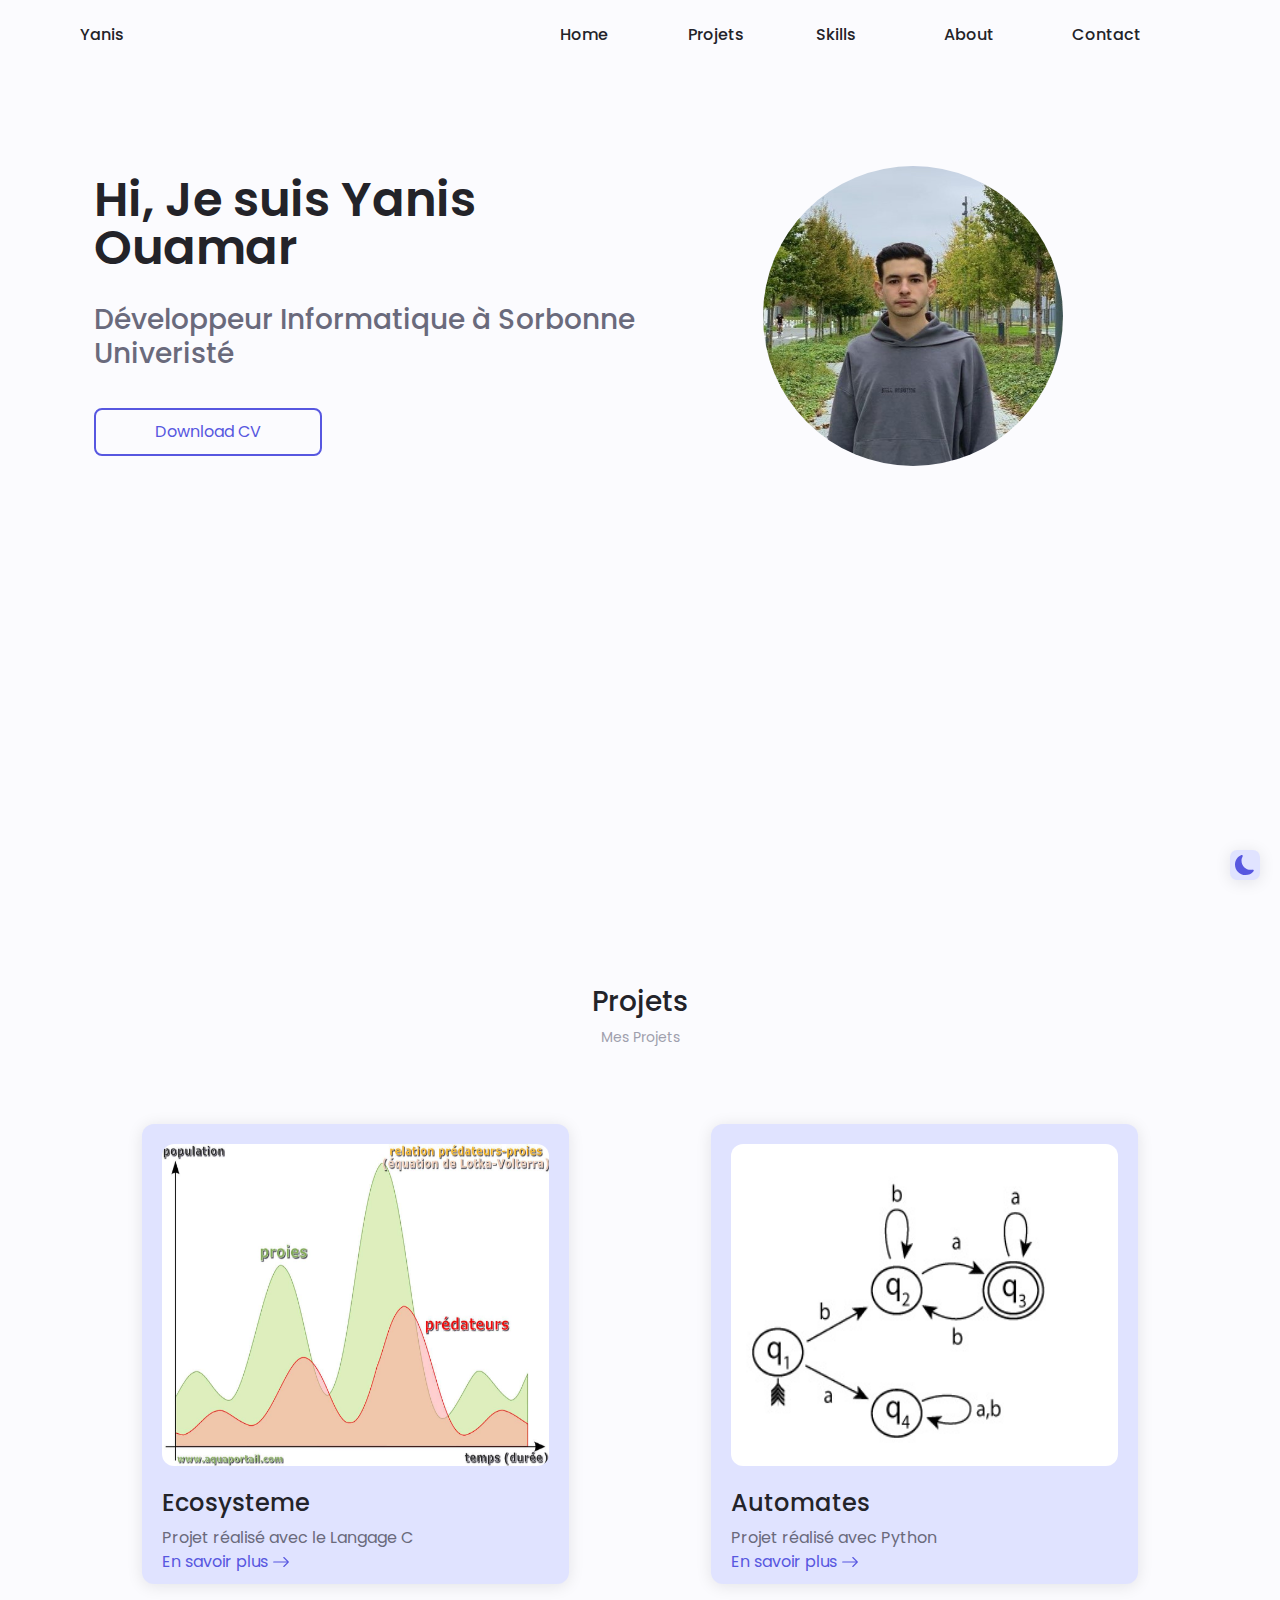
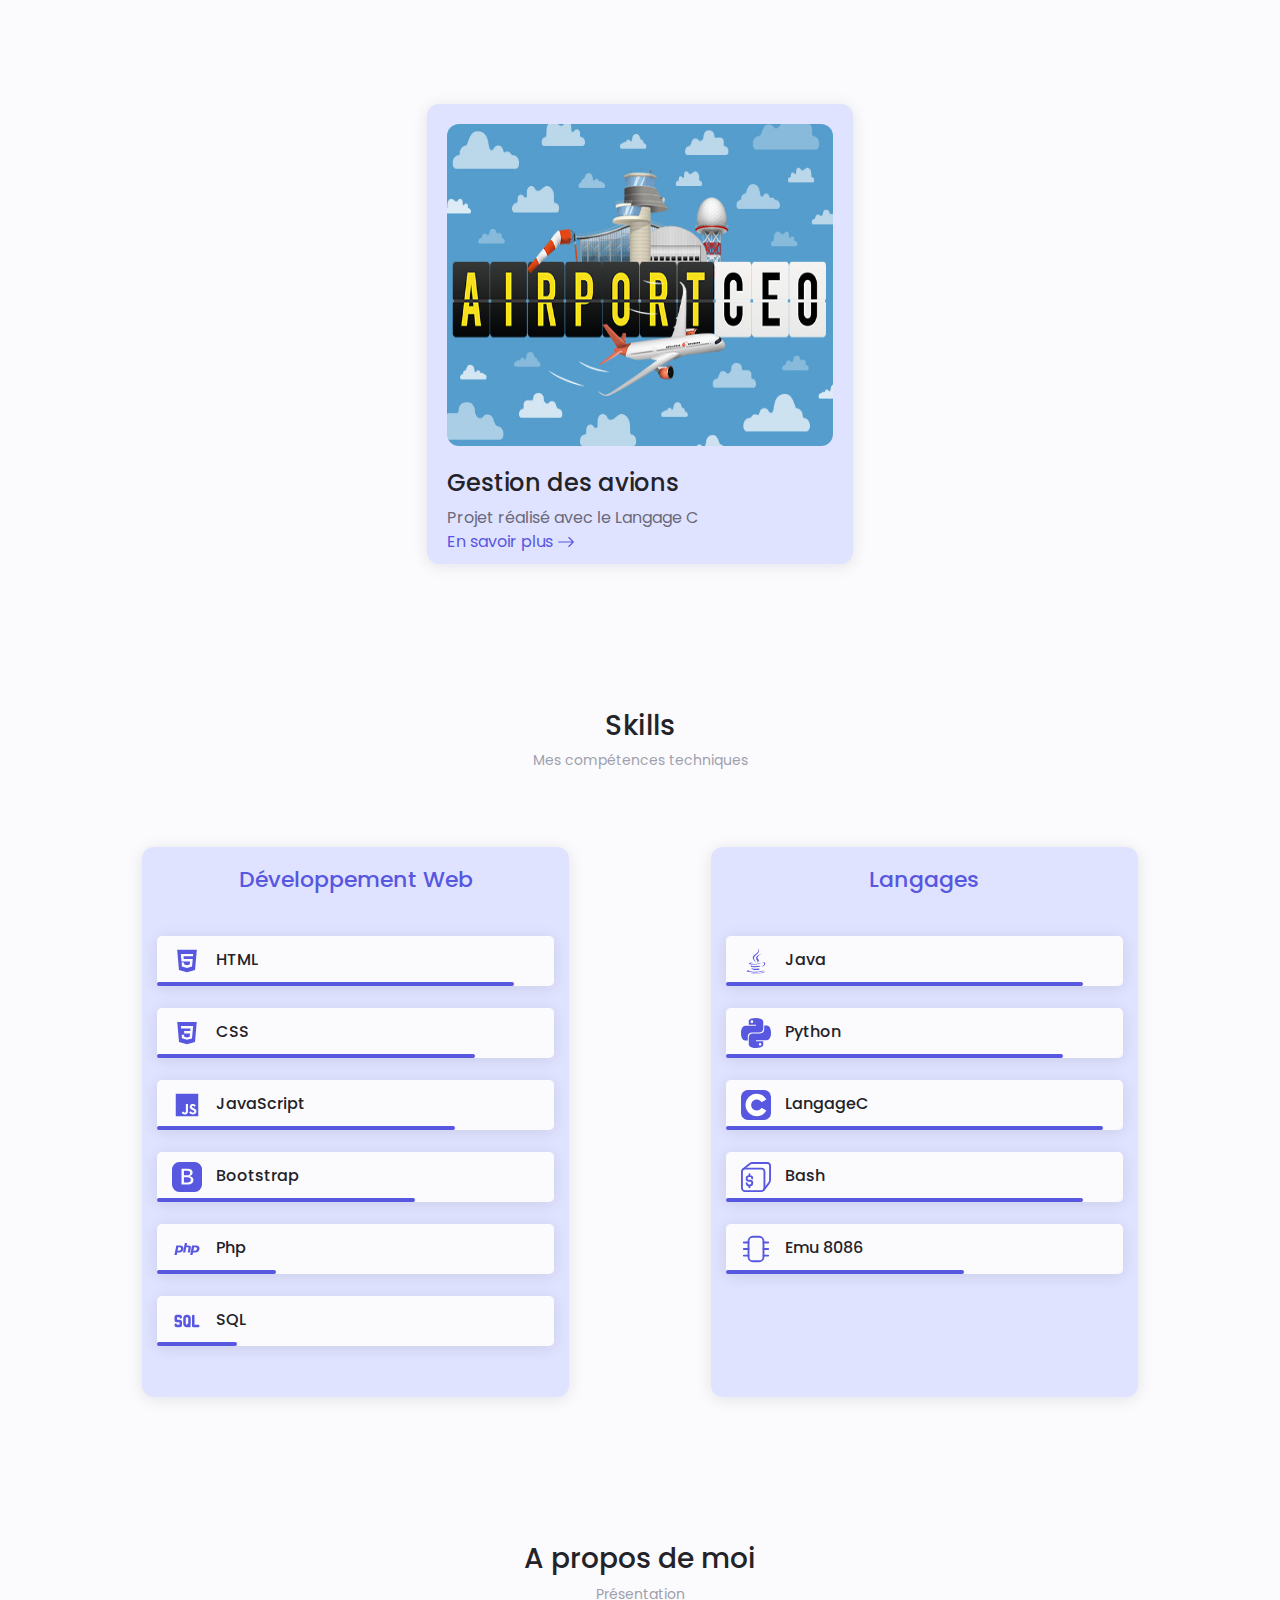
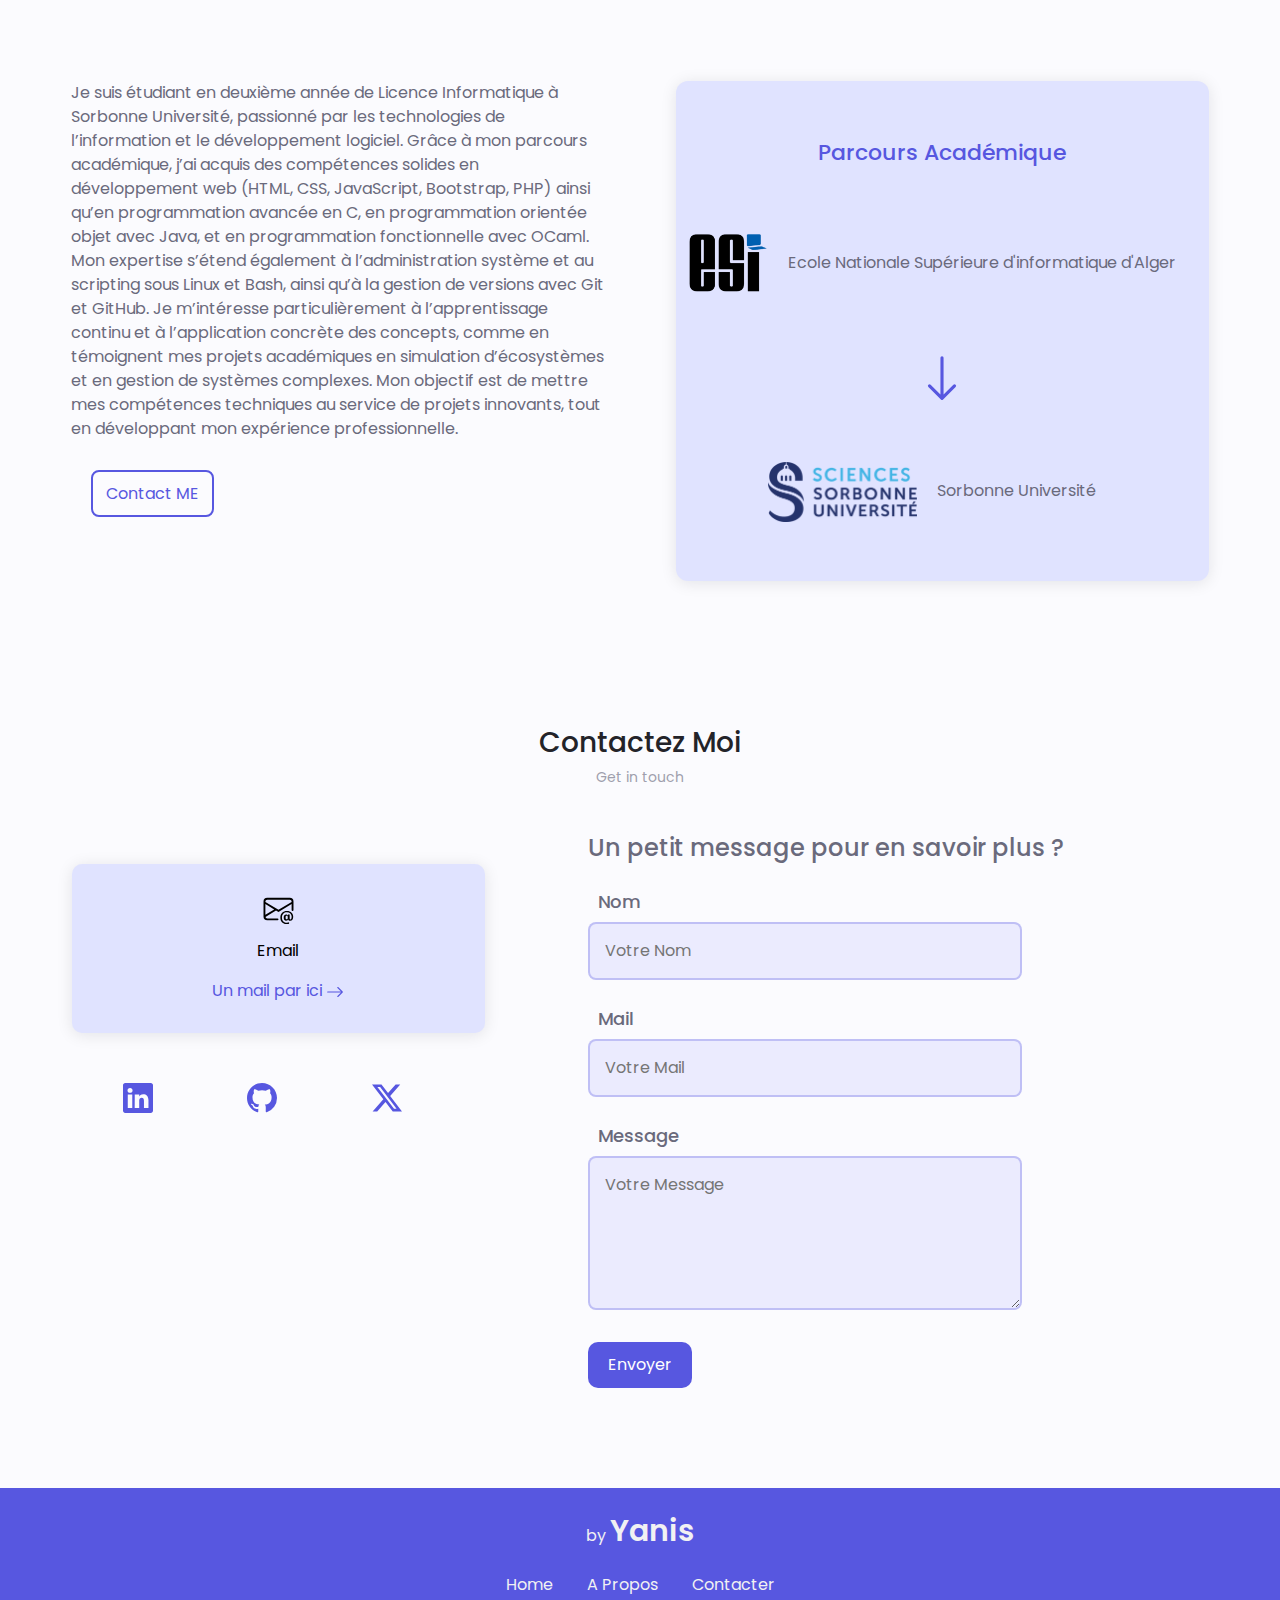
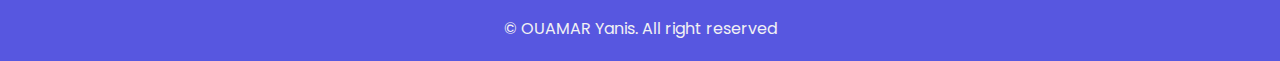
==== commit e00012eb: "first change" ====
--- a/index.html
+++ b/index.html
@@ -366,7 +366,7 @@
                           </svg>
                     </div>
                     <div class="su">
-                        <img src="images/Su-logo.png" class="su-logo" alt=""><span>Sorbonne Université</span>
+                        <img src="images/SU-logo.png" class="su-logo" alt=""><span>Sorbonne Université</span>
                     </div>
                 </div>
             </div>
--- a/styles/style.css
+++ b/styles/style.css
@@ -532,8 +532,6 @@
 
 .ecosysteme.animate-left {
   animation: slideInFromLeft 1.3s ease-out;
-  opacity: 1;
-  transform: translateX(0);
 }
 
 .automates {
@@ -542,8 +540,6 @@
 
 .automates.animate-right {
   animation: slideInFromRight 1.3s ease-out;
-  opacity: 1;
-  transform: translateX(0);
 }
 
 /*================================================== Fin Projets ================================================*/
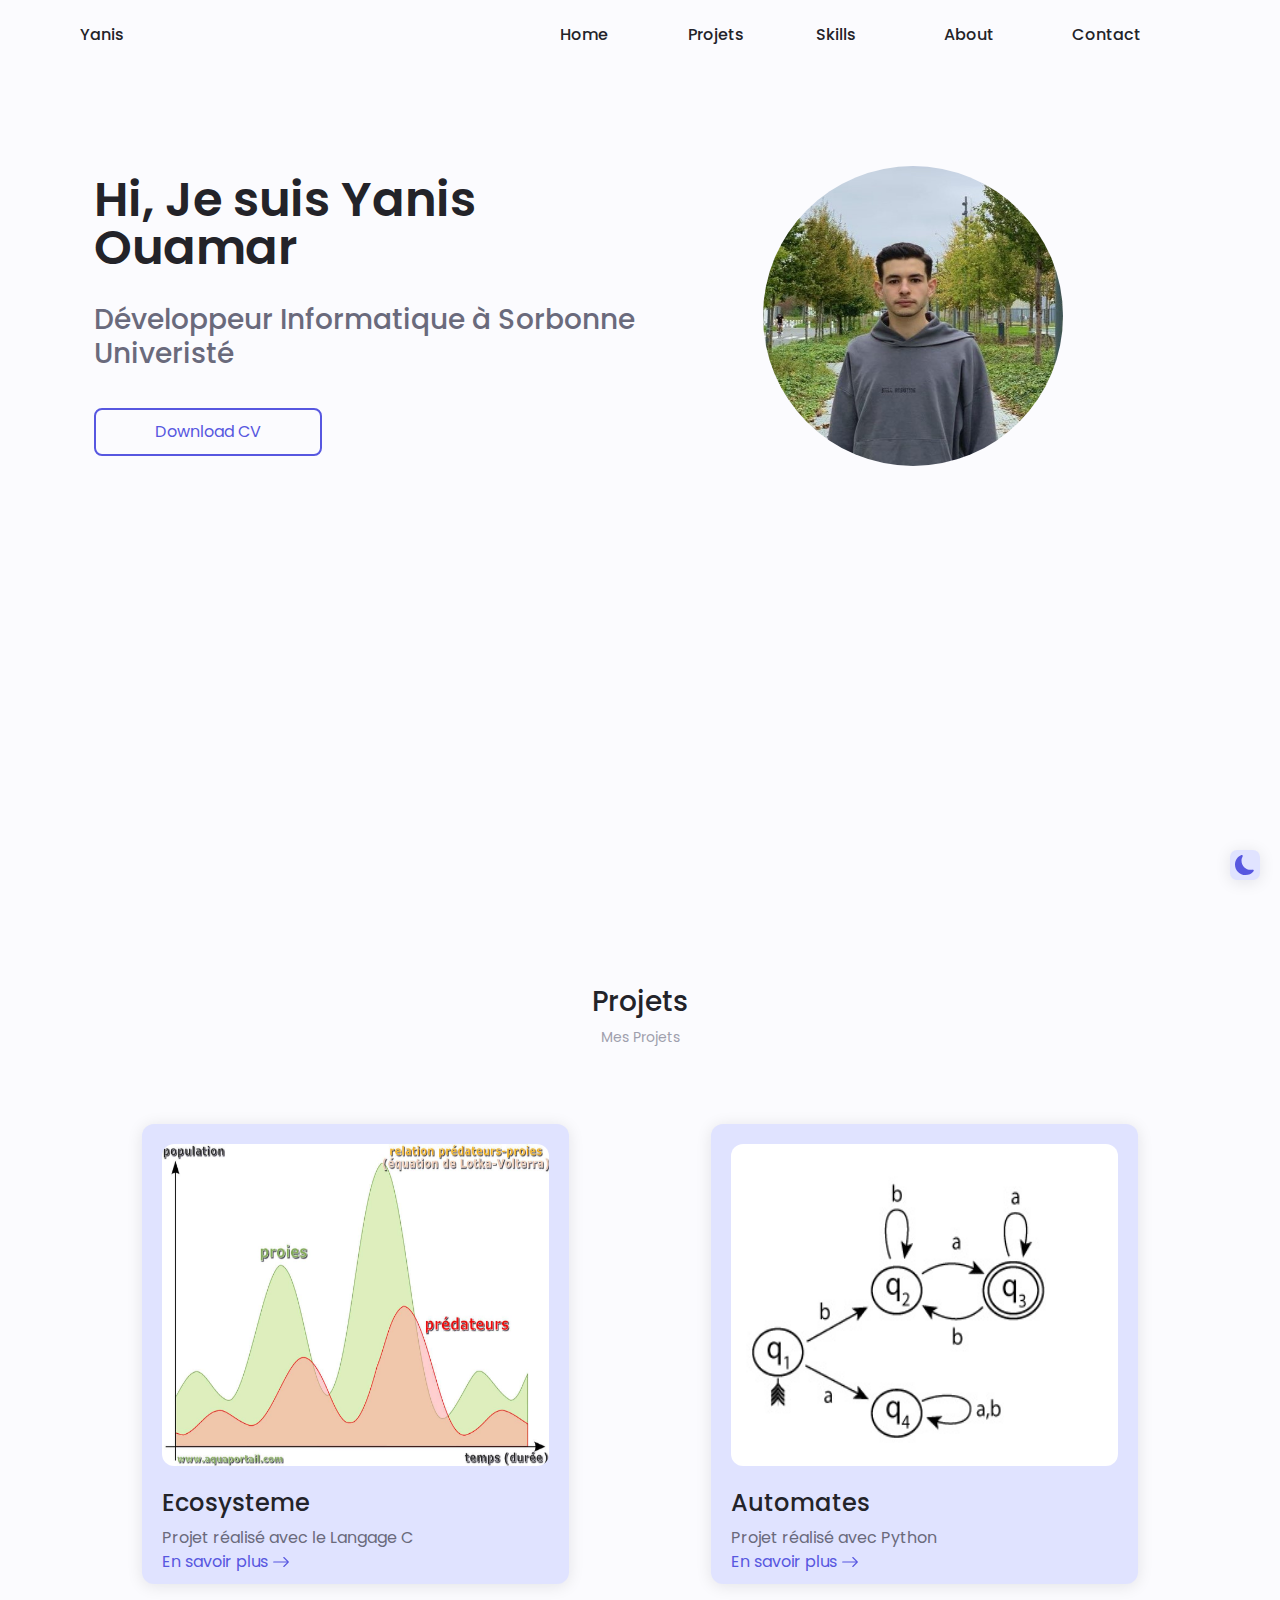
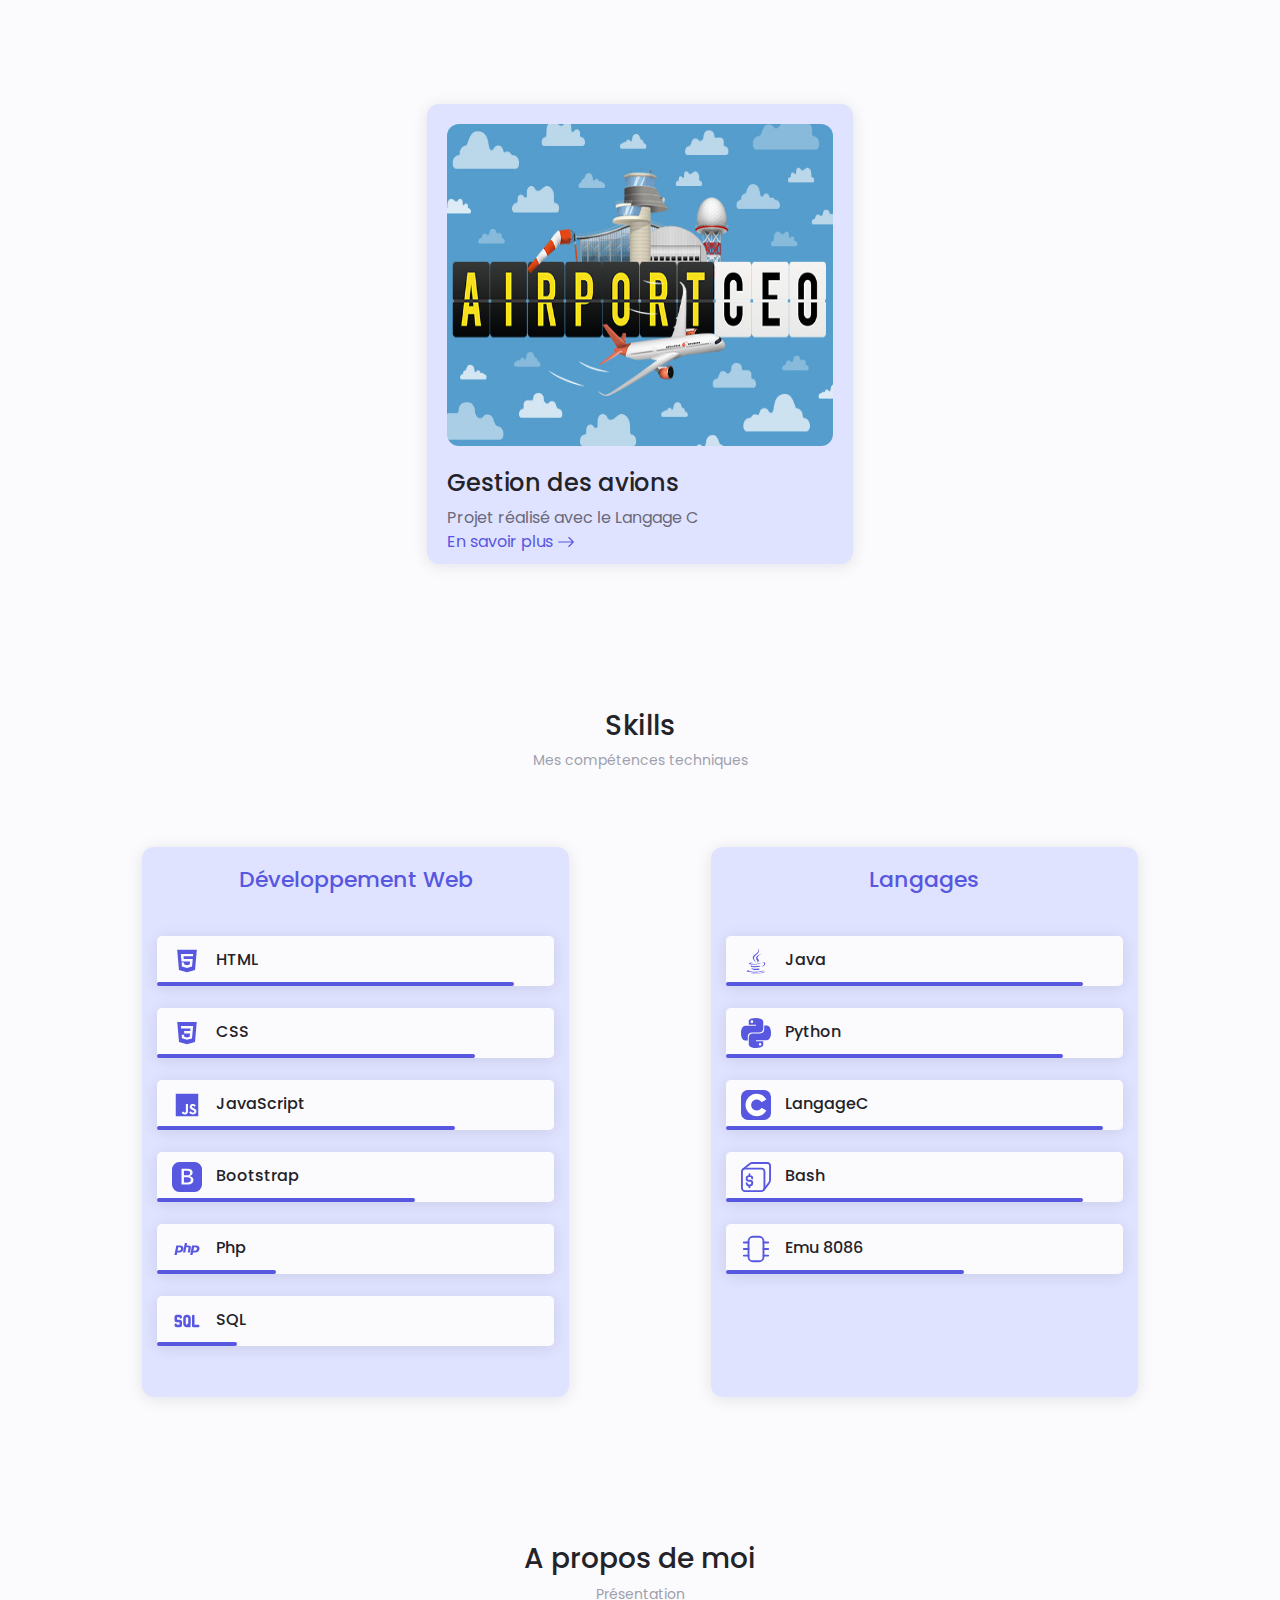
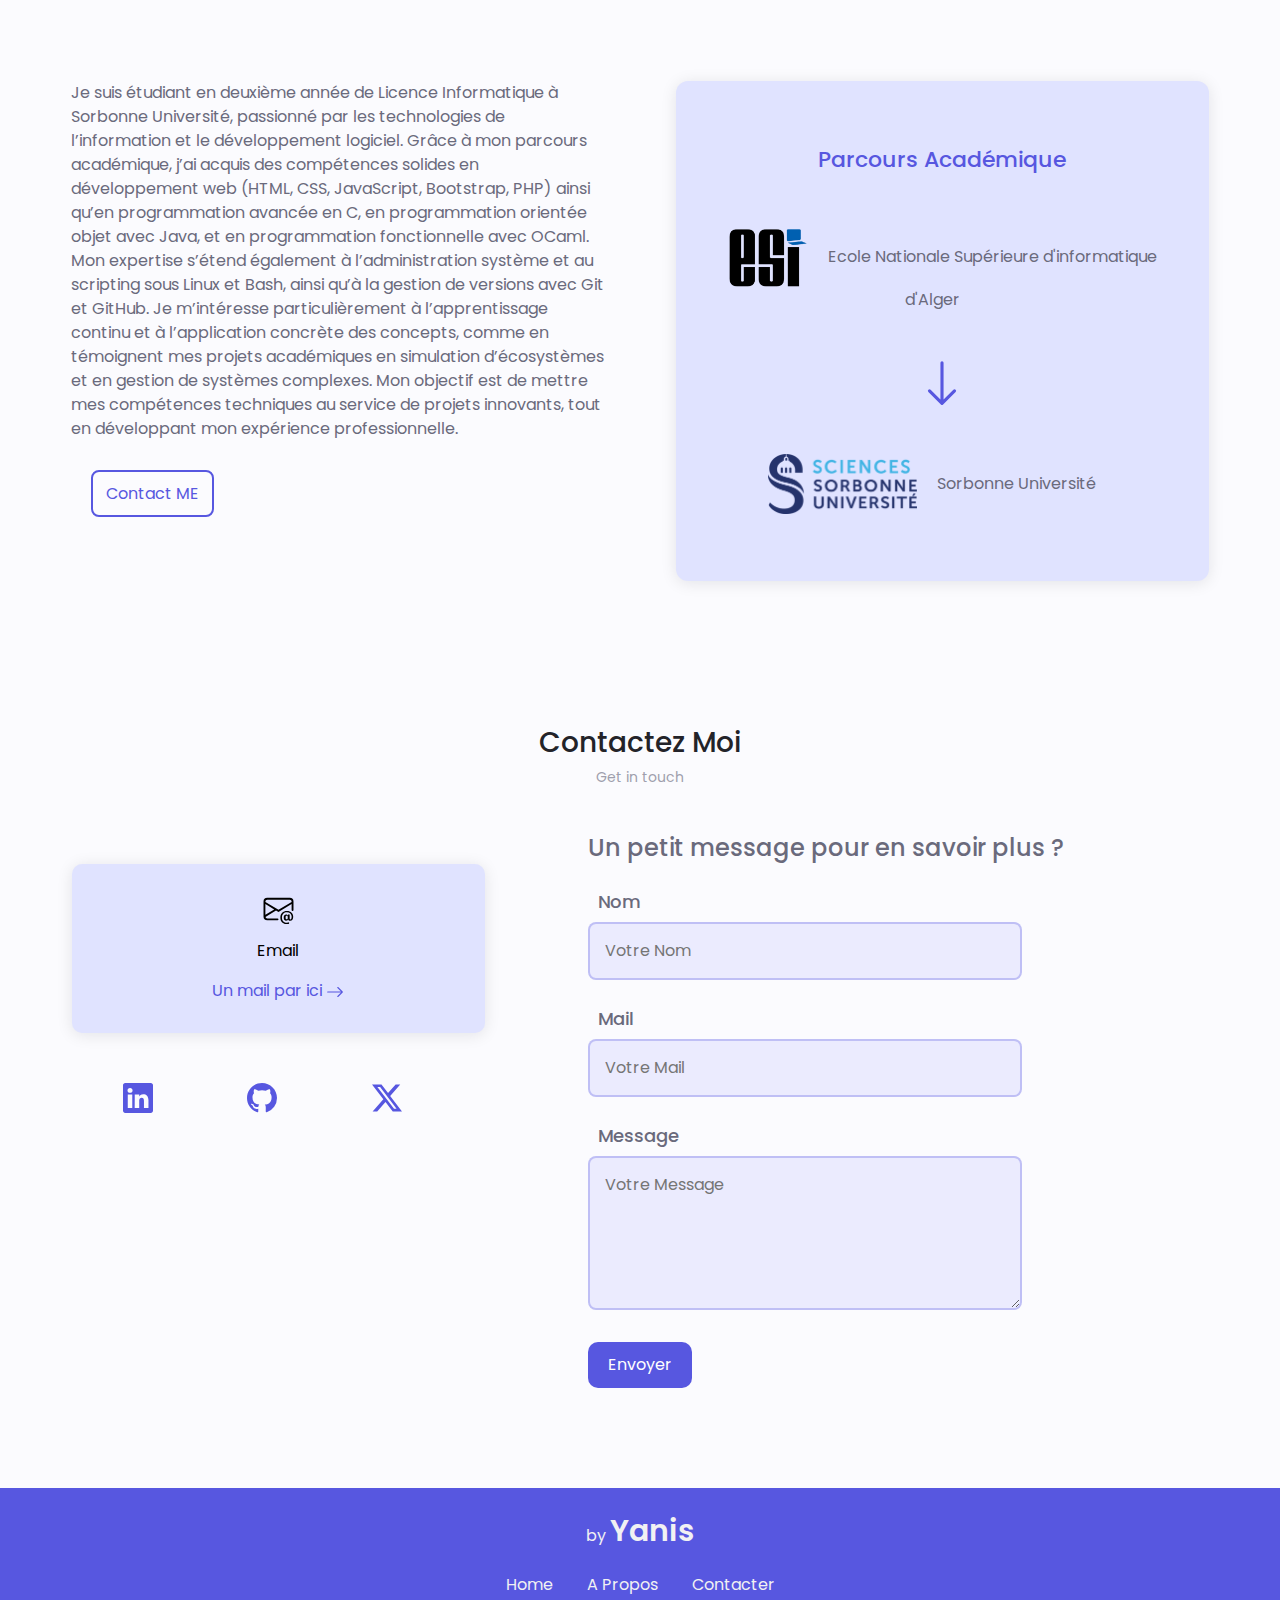
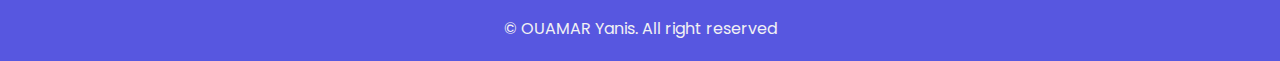
==== commit 00388825: "mise à jour du responsive" ====
--- a/index.html
+++ b/index.html
@@ -57,7 +57,7 @@
                         <h1 class="principal-title display-5 fw-bold lh-1 mb-3">Hi, Je suis Yanis Ouamar</h1>
                         <h3 class="description">Développeur Informatique à Sorbonne Univeristé</h3>
                         <div class="d-grid gap-2 d-md-flex justify-content-md-start">
-                            <a href="data/ouamar_yanis_cv.pdf" download="ouamar_yanis_cv" class="download-btn px-4 col-10 col-sm-5 me-md-2" target="_blank">Download CV</a>
+                            <a href="data/Yanis_Ouamar_CV.pdf" download="ouamar_yanis_cv" class="download-btn px-4 col-10 col-sm-5 me-md-2" target="_blank">Download CV</a>
                         </div>
                     </div>
                 </div>
@@ -76,7 +76,7 @@
             <div class="row projets-content">
                 <div class="row projet-1-2">
                     <!--    Partie gauche de la section     -->
-                    <div class="ecosysteme col-7 col-lg-4">
+                    <div class="ecosysteme col-10 col-md-8 col-lg-4">
                         <div class="ecosysteme-img-cadre">
                             <img src="images/ecosysteme.jpg"  class="ecosysteme-img img-fluid" alt="">
                         </div>
@@ -127,7 +127,7 @@
                                             </p>
 
                                             <div class="link">
-                                                <a href="https://github.com/yaniswmr" target="_blank">Liens vers GitHub <svg xmlns="http://www.w3.org/2000/svg" width="18" height="18" fill="currentColor" class="bi bi-arrow-right arrow-right" viewBox="0 0 16 16">
+                                                <a href="https://github.com/yaniswmr/Ecosysteme" target="_blank">Liens vers GitHub <svg xmlns="http://www.w3.org/2000/svg" width="18" height="18" fill="currentColor" class="bi bi-arrow-right arrow-right" viewBox="0 0 16 16">
                                                     <path fill-rule="evenodd" d="M1 8a.5.5 0 0 1 .5-.5h11.793l-3.147-3.146a.5.5 0 0 1 .708-.708l4 4a.5.5 0 0 1 0 .708l-4 4a.5.5 0 0 1-.708-.708L13.293 8.5H1.5A.5.5 0 0 1 1 8"/>
                                                   </svg>
                                                 </a>
@@ -142,7 +142,7 @@
                         </div>
                     </div>
                     <!--    Partie droite de la section     -->
-                    <div class="automates col-7 col-lg-4">
+                    <div class="automates col-10 col-md-8 col-lg-4">
                         <div class="automates-img-cadre">
                             <img src="images/automates.png"  class="automates-img img-fluid" alt="">
                         </div>
@@ -190,7 +190,7 @@
                 </div>
                 <!--    3 eme projet sur une unique ligne-->
                 <div class="row projet-3">
-                    <div class="avions col-7 col-lg-4">
+                    <div class="avions col-10 col-md-8 col-lg-4">
                         <div class="avions-img-cadre">
                             <img src="images/avions.jpg"  class="avions-img img-fluid" alt="">
                         </div>
@@ -223,7 +223,7 @@
                                             </p>
                                                 
                                             <div class="link">
-                                                <a href="https://github.com/yaniswmr" target="_blank">Liens vers GitHub <svg xmlns="http://www.w3.org/2000/svg" width="18" height="18" fill="currentColor" class="bi bi-arrow-right arrow-right" viewBox="0 0 16 16">
+                                                <a href="https://github.com/yaniswmr/Avions" target="_blank">Liens vers GitHub <svg xmlns="http://www.w3.org/2000/svg" width="18" height="18" fill="currentColor" class="bi bi-arrow-right arrow-right" viewBox="0 0 16 16">
                                                     <path fill-rule="evenodd" d="M1 8a.5.5 0 0 1 .5-.5h11.793l-3.147-3.146a.5.5 0 0 1 .708-.708l4 4a.5.5 0 0 1 0 .708l-4 4a.5.5 0 0 1-.708-.708L13.293 8.5H1.5A.5.5 0 0 1 1 8"/>
                                                   </svg>
                                                 </a>
@@ -248,7 +248,7 @@
 
             <div class="row skills-content">
                 <!--    Partie gauche de la section     -->
-                <div class="col-9 col-lg-4 web-dev">
+                <div class="col-10 col-md-8 col-lg-4 web-dev">
                     <h3>Développement Web</h3>
                     <div class="skill">
                         <div class="skill-item">
@@ -297,7 +297,7 @@
                     </div>
                 </div>
                 <!--    Partie droite de la section     -->
-                <div class="col-9 col-lg-4 programmation">
+                <div class="col-10 col-md-8 col-lg-4 programmation">
                     <h3>Langages</h3>
                     <div class="skill">
                         <div class="skill-item">
--- a/styles/style.css
+++ b/styles/style.css
@@ -788,6 +788,7 @@
   box-shadow: 0 2px 16px  hsla(218,48%,8%,0.1);
   border-radius: 12px;
   margin: 60px 0;
+  padding: 20px;
   display: flex;
   flex-direction: column;
   justify-content: space-evenly;
@@ -971,6 +972,13 @@
               0 0 10px rgba(100, 100, 255, 0.4); 
 }
 
+
+@media (max-width: 572px){
+  .name-input,.mail-input,.message-input {
+    width: 100%;
+  }
+}
+
 /*----- Ajout des animations pour la section Contact ------*/
 
 .right-contact {
